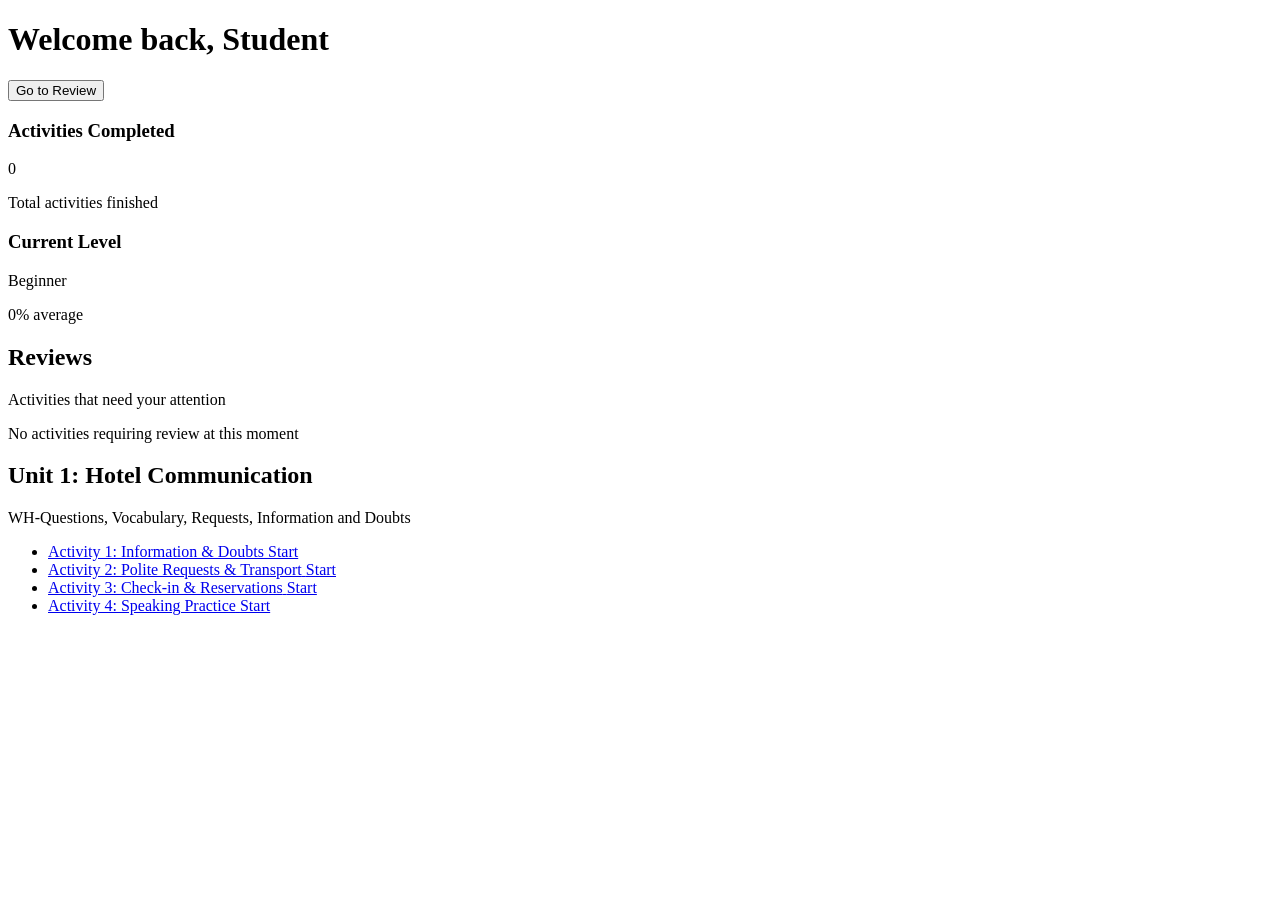
==== index.html @ 7ce22999 "Create refactored student dashboard index.html with new stats and Reviews section" ====
<!DOCTYPE html>
<html lang="pt-BR">
<head>
    <meta charset="UTF-8">
    <meta name="viewport" content="width=device-width, initial-scale=1.0">
    <title>Dashboard - NV3 Platform</title>
    <link rel="stylesheet" href="styles.css">
</head>
<body>
    <div class="container">
        <!-- HEADER E SAUDAÇÃO -->
        <header class="dashboard-header">
            <div class="welcome-section">
                <h1 id="welcomeMessage">Welcome back, <span id="studentName">Student</span></h1>
                <button id="goToReviewBtn" class="btn-primary">Go to Review</button>
            </div>
        </header>

        <!-- ESTATÍSTICAS (STATS CARDS) -->
        <section class="stats-container">
            <!-- Card: Activities Completed -->
            <div class="stat-card">
                <div class="stat-header">
                    <h3>Activities Completed</h3>
                </div>
                <div class="stat-value" id="activitiesCompleted">0</div>
                <p class="stat-label">Total activities finished</p>
            </div>

            <!-- Card: Current Level -->
            <div class="stat-card">
                <div class="stat-header">
                    <h3>Current Level</h3>
                </div>
                <div class="stat-value" id="currentLevel">Beginner</div>
                <p class="stat-label" id="currentLevelPercentage">0% average</p>
            </div>
        </section>

        <!-- SEÇÃO REVIEWS (UNIT 0) -->
        <section class="units-section">
            <div class="unit-card reviews-unit">
                <div class="unit-header">
                    <h2>Reviews</h2>
                    <p class="unit-subtitle">Activities that need your attention</p>
                </div>
                <div class="unit-content">
                    <div id="reviewsList" class="reviews-list">
                        <!-- Atividades com status "Needs Review" ou "Urgent Review" serão renderizadas aqui -->
                        <p class="empty-state">No activities requiring review at this moment</p>
                    </div>
                </div>
            </div>

            <!-- UNIT 1: Hotel Communication -->
            <div class="unit-card">
                <div class="unit-header">
                    <h2>Unit 1: Hotel Communication</h2>
                    <p class="unit-subtitle">WH-Questions, Vocabulary, Requests, Information and Doubts</p>
                </div>
                <div class="unit-content">
                    <ul class="activities-list">
                        <li>
                            <a href="unit1.html" class="activity-link">
                                <span class="activity-name">Activity 1: Information & Doubts</span>
                                <span class="activity-status">Start</span>
                            </a>
                        </li>
                        <li>
                            <a href="unit1.html" class="activity-link">
                                <span class="activity-name">Activity 2: Polite Requests & Transport</span>
                                <span class="activity-status">Start</span>
                            </a>
                        </li>
                        <li>
                            <a href="unit1.html" class="activity-link">
                                <span class="activity-name">Activity 3: Check-in & Reservations</span>
                                <span class="activity-status">Start</span>
                            </a>
                        </li>
                        <li>
                            <a href="activity4.html" class="activity-link">
                                <span class="activity-name">Activity 4: Speaking Practice</span>
                                <span class="activity-status">Start</span>
                            </a>
                        </li>
                    </ul>
                </div>
            </div>
        </section>
    </div>

    <script src="main.js"></script>
</body>
</html>
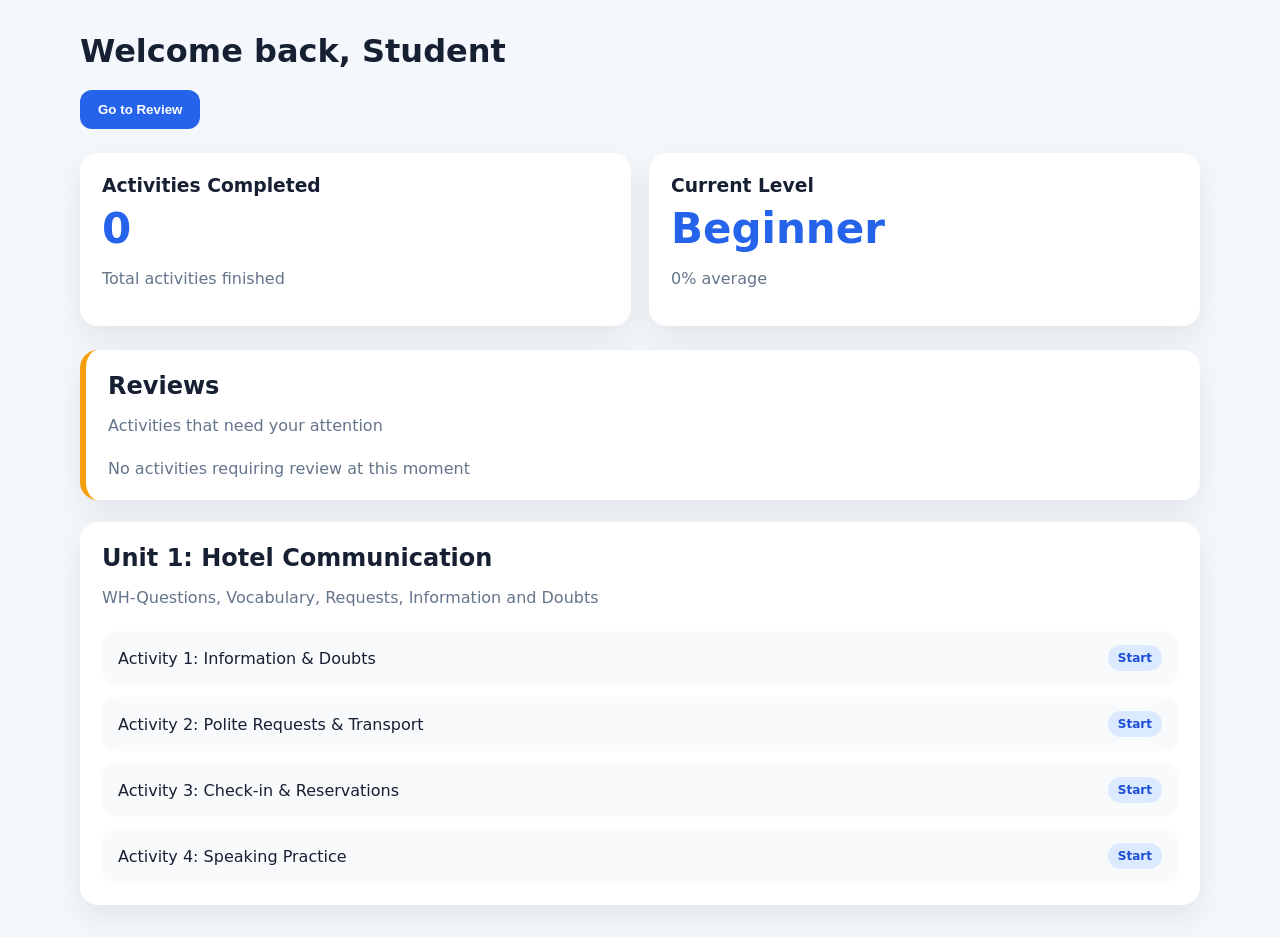
==== commit f022ae2c: "Implement dashboard progress and hotel practice logic" ====
--- a/index.html
+++ b/index.html
@@ -12,7 +12,7 @@
         <header class="dashboard-header">
             <div class="welcome-section">
                 <h1 id="welcomeMessage">Welcome back, <span id="studentName">Student</span></h1>
-                <button id="goToReviewBtn" class="btn-primary">Go to Review</button>
+                <button id="goToReviewBtn" class="btn-primary" type="button">Go to Review</button>
             </div>
         </header>
 
--- a/styles.css
+++ b/styles.css
@@ -0,0 +1,47 @@
+:root { color-scheme: light; --primary:#2563eb; --bg:#f4f7fb; --card:#fff; --text:#172033; --muted:#64748b; --green:#16a34a; --yellow:#ca8a04; --red:#dc2626; }
+* { box-sizing: border-box; }
+body { margin:0; font-family: Inter, system-ui, -apple-system, BlinkMacSystemFont, 'Segoe UI', sans-serif; background:var(--bg); color:var(--text); }
+.container { width:min(1120px, 92vw); margin:0 auto; padding:32px 0; }
+.dashboard-header, .unit-header { margin-bottom:24px; }
+.welcome-section { display:flex; flex-direction:column; align-items:flex-start; gap:12px; }
+h1, h2, h3, h4 { margin:0 0 8px; }
+.btn-primary, .btn-secondary, .btn-submit, .btn-back, .option, .word-block { border:0; border-radius:12px; padding:12px 18px; font-weight:700; cursor:pointer; text-decoration:none; display:inline-block; }
+.btn-primary, .btn-submit { background:var(--primary); color:white; }
+.btn-secondary, .btn-back { background:#e2e8f0; color:var(--text); }
+.btn-submit:disabled, .btn-secondary:disabled { opacity:.5; cursor:not-allowed; }
+.stats-container { display:grid; grid-template-columns:repeat(auto-fit, minmax(230px, 1fr)); gap:18px; margin-bottom:24px; }
+.stat-card, .unit-card, .activity-card, .instruction-card, .phrase-card, .progress-card, .score-card { background:var(--card); border-radius:18px; box-shadow:0 12px 32px rgba(15,23,42,.08); padding:22px; }
+.stat-value { font-size:42px; font-weight:900; color:var(--primary); }
+.stat-label, .unit-subtitle, .activity-description, .hint { color:var(--muted); }
+.units-section, .unit-content, .activity-main { display:grid; gap:22px; }
+.reviews-unit { border-left:6px solid #f59e0b; }
+.activities-list { padding:0; margin:0; list-style:none; display:grid; gap:12px; }
+.activity-link, .review-item { display:flex; justify-content:space-between; align-items:center; gap:12px; background:#f8fafc; border-radius:14px; padding:14px 16px; color:var(--text); text-decoration:none; }
+.activity-status, .status-tag { border-radius:999px; padding:6px 10px; font-size:12px; font-weight:800; }
+.activity-status { background:#dbeafe; color:#1d4ed8; }
+.status-tag.needs { background:#fef3c7; color:var(--yellow); }
+.status-tag.urgent { background:#fee2e2; color:var(--red); }
+.empty-state { color:var(--muted); margin:0; }
+.activity-section { scroll-margin-top:24px; }
+.activity-header { margin:18px 0 12px; }
+.exercise { border-top:1px solid #e2e8f0; padding-top:18px; margin-top:18px; }
+.exercise-label { font-weight:800; }
+.question-set, .request-set, .match-section, .dialog-simulation { display:grid; gap:16px; }
+.question, .request-card, .scenario, .match-pair, .dialog-message, .dialog-response { background:#f8fafc; border-radius:14px; padding:16px; }
+.options { display:flex; flex-wrap:wrap; gap:10px; }
+.option { background:#e2e8f0; color:var(--text); }
+.option.selected { background:var(--primary); color:white; }
+input, textarea, select { width:100%; border:1px solid #cbd5e1; border-radius:10px; padding:12px; font:inherit; }
+.form-group { margin-bottom:12px; }
+.activity-footer, .submit-section { margin-top:18px; }
+.btn-microphone { width:150px; height:150px; border-radius:50%; border:0; background:#dbeafe; color:#1d4ed8; cursor:pointer; transition:.2s; }
+.btn-microphone.recording { background:#fee2e2; color:var(--red); animation:pulse 1s infinite; }
+.mic-icon { font-size:42px; display:block; }
+.mic-text { margin:6px 0 0; font-weight:800; }
+@keyframes pulse { 0% { transform:scale(1); box-shadow:0 0 0 0 rgba(220,38,38,.5); } 70% { transform:scale(1.04); box-shadow:0 0 0 18px rgba(220,38,38,0); } 100% { transform:scale(1); } }
+.word { display:inline-block; margin:4px; padding:6px 9px; border-radius:8px; }
+.word.correct { background:#dcfce7; color:var(--green); }
+.word.incorrect { background:#fee2e2; color:var(--red); }
+.progress-bar { height:12px; background:#e2e8f0; border-radius:999px; overflow:hidden; margin-top:8px; }
+.progress-fill { height:100%; background:var(--primary); }
+.error-analysis-section, .pronunciation-tips-section, .transcription-section, .score-section { background:white; border-radius:18px; padding:20px; box-shadow:0 12px 32px rgba(15,23,42,.08); }
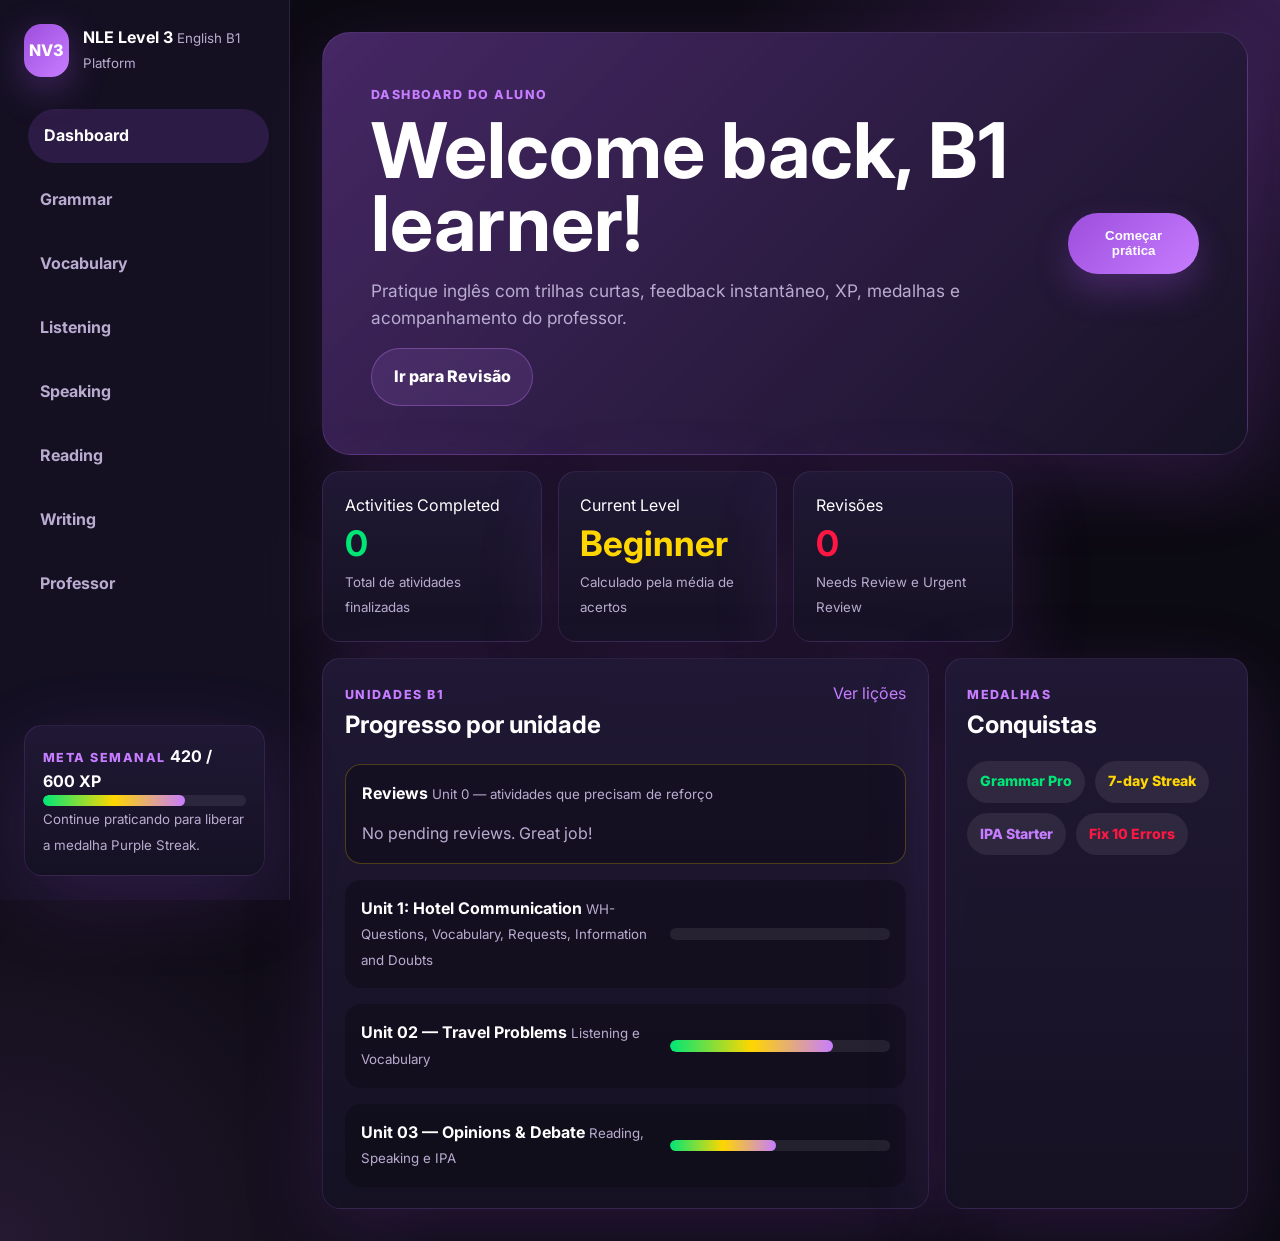
==== commit 1e4b2301: "Implement dashboard reviews and hotel unit" ====
--- a/index.html
+++ b/index.html
@@ -1,95 +1,132 @@
 <!DOCTYPE html>
 <html lang="pt-BR">
 <head>
-    <meta charset="UTF-8">
-    <meta name="viewport" content="width=device-width, initial-scale=1.0">
-    <title>Dashboard - NV3 Platform</title>
-    <link rel="stylesheet" href="styles.css">
+  <meta charset="UTF-8" />
+  <meta name="viewport" content="width=device-width, initial-scale=1.0" />
+  <meta name="description" content="Dashboard do aluno da plataforma NLE Level 3 para estudos de inglês nível B1." />
+  <title>NLE Level 3 | Dashboard</title>
+  <link rel="preconnect" href="https://fonts.googleapis.com" />
+  <link rel="preconnect" href="https://fonts.gstatic.com" crossorigin />
+  <link href="https://fonts.googleapis.com/css2?family=Inter:wght@400;600;700;800&display=swap" rel="stylesheet" />
+  <link rel="stylesheet" href="assets/css/style.css" />
 </head>
 <body>
-    <div class="container">
-        <!-- HEADER E SAUDAÇÃO -->
-        <header class="dashboard-header">
-            <div class="welcome-section">
-                <h1 id="welcomeMessage">Welcome back, <span id="studentName">Student</span></h1>
-                <button id="goToReviewBtn" class="btn-primary" type="button">Go to Review</button>
+  <aside class="sidebar" aria-label="Menu principal">
+    <a class="brand" href="index.html" aria-label="NLE Level 3 Home">
+      <span class="brand__mark">NV3</span>
+      <span>
+        <strong>NLE Level 3</strong>
+        <small>English B1 Platform</small>
+      </span>
+    </a>
+
+    <nav class="nav-list">
+      <a class="nav-link active" href="index.html" data-page="dashboard">Dashboard</a>
+      <a class="nav-link" href="grammar.html" data-page="grammar">Grammar</a>
+      <a class="nav-link" href="vocabulary.html" data-page="vocabulary">Vocabulary</a>
+      <a class="nav-link" href="listening.html" data-page="listening">Listening</a>
+      <a class="nav-link" href="speaking.html" data-page="speaking">Speaking</a>
+      <a class="nav-link" href="reading.html" data-page="reading">Reading</a>
+      <a class="nav-link" href="writing.html" data-page="writing">Writing</a>
+      <a class="nav-link" href="professor.html" data-page="professor">Professor</a>
+    </nav>
+
+    <div class="sidebar-card">
+      <span class="eyebrow">Meta semanal</span>
+      <strong>420 / 600 XP</strong>
+      <div class="progress" aria-label="Progresso semanal de XP">
+        <span style="width: 70%"></span>
+      </div>
+      <small>Continue praticando para liberar a medalha Purple Streak.</small>
+    </div>
+  </aside>
+
+  <main class="app-shell">
+    <header class="hero dashboard-hero">
+      <div>
+        <span class="eyebrow">Dashboard do aluno</span>
+        <h1>Welcome back, <span id="studentName">B1 learner</span>!</h1>
+        <p>Pratique inglês com trilhas curtas, feedback instantâneo, XP, medalhas e acompanhamento do professor.</p>
+        <a class="btn btn-secondary review-under-greeting" href="revision.html">Ir para Revisão</a>
+      </div>
+      <div class="hero-actions">
+        <button class="btn btn-primary" id="startPracticeBtn">Começar prática</button>
+      </div>
+    </header>
+
+    <section class="stats-grid" aria-label="Indicadores do aluno">
+      <article class="stat-card success">
+        <span>Activities Completed</span>
+        <strong id="activitiesCompleted">0</strong>
+        <small>Total de atividades finalizadas</small>
+      </article>
+      <article class="stat-card warning">
+        <span>Current Level</span>
+        <strong id="currentLevel">Beginner</strong>
+        <small>Calculado pela média de acertos</small>
+      </article>
+      <article class="stat-card danger">
+        <span>Revisões</span>
+        <strong id="reviewCount">0</strong>
+        <small>Needs Review e Urgent Review</small>
+      </article>
+    </section>
+
+    <section class="content-grid">
+      <article class="card large-card">
+        <div class="section-heading">
+          <div>
+            <span class="eyebrow">Unidades B1</span>
+            <h2>Progresso por unidade</h2>
+          </div>
+          <a href="grammar.html">Ver lições</a>
+        </div>
+
+        <div class="unit-list">
+          <div class="unit-item reviews-unit">
+            <div>
+              <strong>Reviews</strong>
+              <small>Unit 0 — atividades que precisam de reforço</small>
+              <div class="review-list" id="dashboardReviews"></div>
             </div>
-        </header>
+          </div>
+          <a class="unit-item" href="unit1.html" data-activity-url="unit1.html">
+            <div>
+              <strong>Unit 1: Hotel Communication</strong>
+              <small>WH-Questions, Vocabulary, Requests, Information and Doubts</small>
+            </div>
+            <div class="progress"><span style="width: 0%"></span></div>
+          </a>
+          <div class="unit-item">
+            <div>
+              <strong>Unit 02 — Travel Problems</strong>
+              <small>Listening e Vocabulary</small>
+            </div>
+            <div class="progress"><span style="width: 74%"></span></div>
+          </div>
+          <div class="unit-item">
+            <div>
+              <strong>Unit 03 — Opinions & Debate</strong>
+              <small>Reading, Speaking e IPA</small>
+            </div>
+            <div class="progress"><span style="width: 48%"></span></div>
+          </div>
+        </div>
+      </article>
 
-        <!-- ESTATÍSTICAS (STATS CARDS) -->
-        <section class="stats-container">
-            <!-- Card: Activities Completed -->
-            <div class="stat-card">
-                <div class="stat-header">
-                    <h3>Activities Completed</h3>
-                </div>
-                <div class="stat-value" id="activitiesCompleted">0</div>
-                <p class="stat-label">Total activities finished</p>
-            </div>
+      <aside class="card">
+        <span class="eyebrow">Medalhas</span>
+        <h2>Conquistas</h2>
+        <div class="badge-list">
+          <span class="badge success">Grammar Pro</span>
+          <span class="badge warning">7-day Streak</span>
+          <span class="badge accent">IPA Starter</span>
+          <span class="badge danger">Fix 10 Errors</span>
+        </div>
+      </aside>
+    </section>
+  </main>
 
-            <!-- Card: Current Level -->
-            <div class="stat-card">
-                <div class="stat-header">
-                    <h3>Current Level</h3>
-                </div>
-                <div class="stat-value" id="currentLevel">Beginner</div>
-                <p class="stat-label" id="currentLevelPercentage">0% average</p>
-            </div>
-        </section>
-
-        <!-- SEÇÃO REVIEWS (UNIT 0) -->
-        <section class="units-section">
-            <div class="unit-card reviews-unit">
-                <div class="unit-header">
-                    <h2>Reviews</h2>
-                    <p class="unit-subtitle">Activities that need your attention</p>
-                </div>
-                <div class="unit-content">
-                    <div id="reviewsList" class="reviews-list">
-                        <!-- Atividades com status "Needs Review" ou "Urgent Review" serão renderizadas aqui -->
-                        <p class="empty-state">No activities requiring review at this moment</p>
-                    </div>
-                </div>
-            </div>
-
-            <!-- UNIT 1: Hotel Communication -->
-            <div class="unit-card">
-                <div class="unit-header">
-                    <h2>Unit 1: Hotel Communication</h2>
-                    <p class="unit-subtitle">WH-Questions, Vocabulary, Requests, Information and Doubts</p>
-                </div>
-                <div class="unit-content">
-                    <ul class="activities-list">
-                        <li>
-                            <a href="unit1.html" class="activity-link">
-                                <span class="activity-name">Activity 1: Information & Doubts</span>
-                                <span class="activity-status">Start</span>
-                            </a>
-                        </li>
-                        <li>
-                            <a href="unit1.html" class="activity-link">
-                                <span class="activity-name">Activity 2: Polite Requests & Transport</span>
-                                <span class="activity-status">Start</span>
-                            </a>
-                        </li>
-                        <li>
-                            <a href="unit1.html" class="activity-link">
-                                <span class="activity-name">Activity 3: Check-in & Reservations</span>
-                                <span class="activity-status">Start</span>
-                            </a>
-                        </li>
-                        <li>
-                            <a href="activity4.html" class="activity-link">
-                                <span class="activity-name">Activity 4: Speaking Practice</span>
-                                <span class="activity-status">Start</span>
-                            </a>
-                        </li>
-                    </ul>
-                </div>
-            </div>
-        </section>
-    </div>
-
-    <script src="main.js"></script>
+  <script src="assets/js/main.js"></script>
 </body>
 </html>
--- a/assets/css/style.css
+++ b/assets/css/style.css
@@ -0,0 +1,825 @@
+/* ==========================================================
+   NLE Level 3 (NV3) — Global Night Mode Theme
+   Palette: deep black, dark purple, vibrant purple/lilac,
+   success green, progress yellow and error red.
+   ========================================================== */
+:root {
+  --color-bg: #0c0a12;
+  --color-surface: #161224;
+  --color-surface-soft: #211936;
+  --color-accent: #9d4edd;
+  --color-accent-soft: #c77dff;
+  --color-text: #ffffff;
+  --color-muted: #b9acd0;
+  --color-success: #00e676;
+  --color-warning: #ffd600;
+  --color-danger: #ff1744;
+  --shadow-glow: 0 24px 80px rgba(157, 78, 221, 0.18);
+  --radius-lg: 28px;
+  --radius-md: 18px;
+  --sidebar-width: 290px;
+}
+
+* {
+  box-sizing: border-box;
+  margin: 0;
+  padding: 0;
+}
+
+body {
+  min-height: 100vh;
+  background:
+    radial-gradient(circle at top right, rgba(157, 78, 221, 0.28), transparent 34rem),
+    radial-gradient(circle at bottom left, rgba(199, 125, 255, 0.13), transparent 28rem),
+    var(--color-bg);
+  color: var(--color-text);
+  font-family: "Inter", system-ui, -apple-system, BlinkMacSystemFont, "Segoe UI", sans-serif;
+  line-height: 1.6;
+}
+
+a {
+  color: var(--color-accent-soft);
+  text-decoration: none;
+}
+
+a:hover,
+a:focus-visible {
+  color: var(--color-text);
+}
+
+.sidebar {
+  position: fixed;
+  inset: 0 auto 0 0;
+  width: var(--sidebar-width);
+  padding: 1.5rem;
+  background: rgba(22, 18, 36, 0.92);
+  border-right: 1px solid rgba(199, 125, 255, 0.14);
+  backdrop-filter: blur(18px);
+  display: flex;
+  flex-direction: column;
+  gap: 2rem;
+  z-index: 10;
+}
+
+.brand {
+  display: flex;
+  align-items: center;
+  gap: 0.9rem;
+  color: var(--color-text);
+}
+
+.brand__mark {
+  display: grid;
+  place-items: center;
+  width: 3.3rem;
+  height: 3.3rem;
+  border-radius: 1.1rem;
+  background: linear-gradient(135deg, var(--color-accent), var(--color-accent-soft));
+  color: var(--color-text);
+  font-weight: 800;
+  box-shadow: 0 12px 36px rgba(157, 78, 221, 0.34);
+}
+
+.brand small,
+.card small,
+.stat-card small,
+.sidebar-card small,
+.unit-item small {
+  color: var(--color-muted);
+}
+
+.nav-list {
+  display: grid;
+  gap: 0.6rem;
+}
+
+.nav-link {
+  padding: 0.9rem 1rem;
+  border-radius: 999px;
+  color: var(--color-muted);
+  font-weight: 700;
+  transition: 180ms ease;
+}
+
+.nav-link:hover,
+.nav-link.active {
+  background: rgba(157, 78, 221, 0.18);
+  color: var(--color-text);
+  transform: translateX(4px);
+}
+
+.sidebar-card,
+.card,
+.stat-card {
+  background: linear-gradient(180deg, rgba(33, 25, 54, 0.96), rgba(22, 18, 36, 0.96));
+  border: 1px solid rgba(199, 125, 255, 0.13);
+  border-radius: var(--radius-md);
+  box-shadow: var(--shadow-glow);
+}
+
+.sidebar-card {
+  margin-top: auto;
+  padding: 1.1rem;
+}
+
+.app-shell {
+  margin-left: var(--sidebar-width);
+  padding: 2rem;
+}
+
+.hero {
+  min-height: 300px;
+  border-radius: var(--radius-lg);
+  padding: clamp(1.5rem, 4vw, 3rem);
+  background:
+    linear-gradient(135deg, rgba(157, 78, 221, 0.35), rgba(22, 18, 36, 0.86)),
+    var(--color-surface);
+  border: 1px solid rgba(199, 125, 255, 0.18);
+  display: flex;
+  justify-content: space-between;
+  align-items: center;
+  gap: 1.5rem;
+  box-shadow: var(--shadow-glow);
+}
+
+.hero h1 {
+  max-width: 760px;
+  font-size: clamp(2.2rem, 6vw, 4.8rem);
+  line-height: 0.95;
+  margin: 0.5rem 0 1rem;
+}
+
+.hero p {
+  max-width: 650px;
+  color: var(--color-muted);
+  font-size: 1.08rem;
+}
+
+.eyebrow {
+  color: var(--color-accent-soft);
+  font-size: 0.78rem;
+  font-weight: 800;
+  letter-spacing: 0.12em;
+  text-transform: uppercase;
+}
+
+.btn {
+  border: 0;
+  border-radius: 999px;
+  padding: 0.95rem 1.35rem;
+  color: var(--color-text);
+  cursor: pointer;
+  font-weight: 800;
+}
+
+.btn-primary {
+  background: linear-gradient(135deg, var(--color-accent), var(--color-accent-soft));
+  box-shadow: 0 16px 34px rgba(157, 78, 221, 0.28);
+}
+
+.stats-grid,
+.content-grid {
+  display: grid;
+  gap: 1rem;
+  margin-top: 1rem;
+}
+
+.stats-grid {
+  grid-template-columns: repeat(4, minmax(0, 1fr));
+}
+
+.content-grid {
+  grid-template-columns: 2fr 1fr;
+}
+
+.stat-card,
+.card {
+  padding: 1.35rem;
+}
+
+.stat-card strong {
+  display: block;
+  font-size: 2.2rem;
+  line-height: 1;
+  margin: 0.45rem 0;
+}
+
+.success strong { color: var(--color-success); }
+.warning strong { color: var(--color-warning); }
+.danger strong { color: var(--color-danger); }
+.accent strong { color: var(--color-accent-soft); }
+
+.section-heading {
+  display: flex;
+  justify-content: space-between;
+  align-items: flex-start;
+  gap: 1rem;
+  margin-bottom: 1.2rem;
+}
+
+.unit-list {
+  display: grid;
+  gap: 1rem;
+}
+
+.unit-item {
+  display: grid;
+  grid-template-columns: minmax(0, 1fr) 220px;
+  gap: 1rem;
+  align-items: center;
+  padding: 1rem;
+  border-radius: 1rem;
+  background: rgba(12, 10, 18, 0.46);
+}
+
+.progress {
+  width: 100%;
+  height: 0.7rem;
+  overflow: hidden;
+  border-radius: 999px;
+  background: rgba(255, 255, 255, 0.08);
+}
+
+.progress span {
+  display: block;
+  height: 100%;
+  border-radius: inherit;
+  background: linear-gradient(90deg, var(--color-success), var(--color-warning), var(--color-accent-soft));
+}
+
+.badge-list {
+  display: flex;
+  flex-wrap: wrap;
+  gap: 0.65rem;
+  margin-top: 1rem;
+}
+
+.badge {
+  border-radius: 999px;
+  padding: 0.6rem 0.8rem;
+  background: rgba(255, 255, 255, 0.08);
+  font-size: 0.88rem;
+  font-weight: 800;
+}
+
+.badge.success { color: var(--color-success); }
+.badge.warning { color: var(--color-warning); }
+.badge.danger { color: var(--color-danger); }
+.badge.accent { color: var(--color-accent-soft); }
+
+@media (max-width: 980px) {
+  .sidebar {
+    position: sticky;
+    width: 100%;
+    min-height: auto;
+    inset: 0;
+  }
+
+  .nav-list {
+    grid-template-columns: repeat(4, minmax(0, 1fr));
+  }
+
+  .app-shell {
+    margin-left: 0;
+    padding: 1rem;
+  }
+
+  .hero,
+  .content-grid,
+  .unit-item {
+    grid-template-columns: 1fr;
+  }
+
+  .hero {
+    align-items: flex-start;
+    flex-direction: column;
+  }
+
+  .stats-grid {
+    grid-template-columns: repeat(2, minmax(0, 1fr));
+  }
+}
+
+@media (max-width: 620px) {
+  .nav-list,
+  .stats-grid {
+    grid-template-columns: 1fr;
+  }
+
+  .sidebar {
+    padding: 1rem;
+  }
+}
+
+.hero-actions {
+  display: flex;
+  flex-wrap: wrap;
+  gap: 0.8rem;
+}
+
+.btn-secondary {
+  display: inline-flex;
+  align-items: center;
+  justify-content: center;
+  background: rgba(199, 125, 255, 0.12);
+  border: 1px solid rgba(199, 125, 255, 0.34);
+}
+
+.tabs {
+  display: flex;
+  flex-wrap: wrap;
+  gap: 0.8rem;
+  margin-bottom: 1rem;
+}
+
+.tab-button {
+  border: 1px solid rgba(199, 125, 255, 0.2);
+  border-radius: 999px;
+  padding: 0.85rem 1rem;
+  background: rgba(22, 18, 36, 0.92);
+  color: var(--color-text);
+  cursor: pointer;
+  font-weight: 800;
+}
+
+.tab-button.active {
+  background: linear-gradient(135deg, var(--color-accent), var(--color-accent-soft));
+}
+
+.tab-button:disabled,
+.tab-button.locked {
+  color: rgba(255, 255, 255, 0.38);
+  cursor: not-allowed;
+  opacity: 0.55;
+}
+
+.alphabet-grid {
+  display: grid;
+  grid-template-columns: repeat(13, minmax(0, 1fr));
+  gap: 0.7rem;
+  margin-top: 1rem;
+}
+
+.letter-button {
+  border: 1px solid rgba(199, 125, 255, 0.22);
+  border-radius: 1rem;
+  min-height: 3.2rem;
+  background: rgba(12, 10, 18, 0.56);
+  color: var(--color-text);
+  cursor: pointer;
+  font-size: 1.1rem;
+  font-weight: 800;
+  transition: 180ms ease;
+}
+
+.letter-button:hover,
+.letter-button:focus-visible {
+  border-color: var(--color-accent-soft);
+  box-shadow: 0 0 0 4px rgba(157, 78, 221, 0.18);
+  transform: translateY(-2px);
+}
+
+.exercise-list {
+  display: grid;
+  gap: 0.85rem;
+  margin-top: 1rem;
+}
+
+.email-exercise {
+  display: grid;
+  grid-template-columns: auto minmax(220px, 1fr);
+  gap: 0.8rem;
+  align-items: center;
+  padding: 1rem;
+  border-radius: 1rem;
+  background: rgba(12, 10, 18, 0.46);
+  border: 1px solid rgba(199, 125, 255, 0.1);
+}
+
+.email-input {
+  width: 100%;
+  border: 2px solid rgba(255, 255, 255, 0.1);
+  border-radius: 0.9rem;
+  padding: 0.9rem 1rem;
+  background: rgba(255, 255, 255, 0.06);
+  color: var(--color-text);
+  font: inherit;
+  outline: none;
+}
+
+.email-input:focus {
+  border-color: var(--color-accent-soft);
+}
+
+.email-input.correct {
+  border-color: var(--color-success);
+}
+
+.email-input.incorrect {
+  border-color: var(--color-danger);
+}
+
+@media (max-width: 760px) {
+  .alphabet-grid {
+    grid-template-columns: repeat(4, minmax(0, 1fr));
+  }
+
+  .email-exercise {
+    grid-template-columns: 1fr;
+  }
+}
+
+.app-shell > .card {
+  margin-top: 1rem;
+}
+
+.number-grid {
+  display: grid;
+  grid-template-columns: repeat(5, minmax(0, 1fr));
+  gap: 0.7rem;
+  margin-top: 1rem;
+}
+
+.number-button {
+  border: 1px solid rgba(199, 125, 255, 0.22);
+  border-radius: 1rem;
+  min-height: 4.4rem;
+  background: rgba(12, 10, 18, 0.56);
+  color: var(--color-text);
+  cursor: pointer;
+  display: grid;
+  gap: 0.15rem;
+  place-items: center;
+  padding: 0.7rem;
+  transition: 180ms ease;
+}
+
+.number-button strong {
+  font-size: 1.15rem;
+}
+
+.number-button small {
+  color: var(--color-muted);
+  text-align: center;
+}
+
+.number-button:hover,
+.number-button:focus-visible {
+  border-color: var(--color-accent-soft);
+  box-shadow: 0 0 0 4px rgba(157, 78, 221, 0.18);
+  transform: translateY(-2px);
+}
+
+.tab-panel[hidden] {
+  display: none;
+}
+
+@media (max-width: 900px) {
+  .number-grid {
+    grid-template-columns: repeat(3, minmax(0, 1fr));
+  }
+}
+
+@media (max-width: 560px) {
+  .number-grid {
+    grid-template-columns: repeat(2, minmax(0, 1fr));
+  }
+}
+
+.answer-row {
+  display: grid;
+  grid-template-columns: minmax(220px, 1fr) auto;
+  gap: 0.7rem;
+  align-items: center;
+}
+
+.correct-answer-display {
+  display: none;
+  grid-column: 1 / -1;
+  color: var(--color-warning);
+  font-size: 0.9rem;
+  font-weight: 800;
+}
+
+.correct-answer-display.visible {
+  display: block;
+}
+
+@media (max-width: 640px) {
+  .answer-row {
+    grid-template-columns: 1fr;
+  }
+}
+
+.sentence-workspace {
+  min-height: 5.4rem;
+  margin: 1.2rem 0 0.6rem;
+  padding: 1.2rem;
+  border: 2px dashed var(--color-accent);
+  border-radius: var(--radius-md);
+  background: rgba(157, 78, 221, 0.08);
+  color: var(--color-text);
+  font-size: 1.25rem;
+  font-weight: 800;
+}
+
+.sentence-workspace.correct {
+  border-color: var(--color-success);
+}
+
+.sentence-workspace.incorrect {
+  border-color: var(--color-danger);
+}
+
+.sentence-placeholder {
+  color: var(--color-muted);
+  font-weight: 600;
+}
+
+.sentence-feedback {
+  min-height: 1.5rem;
+  font-weight: 800;
+}
+
+.sentence-feedback.success {
+  color: var(--color-success);
+}
+
+.sentence-feedback.danger {
+  color: var(--color-danger);
+}
+
+.word-category {
+  margin-top: 1.2rem;
+}
+
+.word-category h3 {
+  margin-bottom: 0.65rem;
+  color: var(--color-accent-soft);
+  font-size: 1rem;
+}
+
+.word-bank,
+.builder-actions {
+  display: flex;
+  flex-wrap: wrap;
+  gap: 0.7rem;
+}
+
+.word-button {
+  border: 1px solid rgba(199, 125, 255, 0.24);
+  border-radius: 999px;
+  padding: 0.75rem 1rem;
+  background: rgba(12, 10, 18, 0.56);
+  color: var(--color-text);
+  cursor: pointer;
+  font: inherit;
+  font-weight: 800;
+  transition: 180ms ease;
+}
+
+.word-button:hover,
+.word-button:focus-visible {
+  border-color: var(--color-accent-soft);
+  box-shadow: 0 0 0 4px rgba(157, 78, 221, 0.18);
+  transform: translateY(-2px);
+}
+
+.builder-actions {
+  margin-top: 1.4rem;
+}
+
+.speaking-card {
+  width: min(100%, 560px);
+  margin: 1rem auto 0;
+  padding: 2rem;
+  border: 1px solid rgba(199, 125, 255, 0.24);
+  border-radius: var(--radius-lg);
+  background: radial-gradient(circle at top, rgba(157, 78, 221, 0.18), rgba(12, 10, 18, 0.48));
+  text-align: center;
+  box-shadow: var(--shadow-glow);
+}
+
+.sound-button,
+.microphone-button {
+  border: 1px solid rgba(199, 125, 255, 0.32);
+  color: var(--color-text);
+  cursor: pointer;
+  transition: 180ms ease;
+}
+
+.sound-button {
+  width: 3.4rem;
+  height: 3.4rem;
+  border-radius: 999px;
+  background: rgba(199, 125, 255, 0.12);
+  font-size: 1.35rem;
+}
+
+.speaking-step {
+  margin-top: 1rem;
+  color: var(--color-accent-soft);
+  font-weight: 800;
+}
+
+.speaking-model {
+  margin: 0.45rem auto 1.4rem;
+  color: var(--color-muted);
+  font-size: 1.05rem;
+}
+
+.microphone-button {
+  display: inline-grid;
+  place-items: center;
+  width: 8.5rem;
+  height: 8.5rem;
+  border-radius: 50%;
+  background: linear-gradient(135deg, rgba(157, 78, 221, 0.9), rgba(199, 125, 255, 0.85));
+  font-size: 4.2rem;
+  box-shadow: 0 0 0 12px rgba(157, 78, 221, 0.12), 0 24px 70px rgba(157, 78, 221, 0.34);
+}
+
+.microphone-button.listening {
+  border-color: var(--color-success);
+  box-shadow: 0 0 0 14px rgba(0, 230, 118, 0.14), 0 24px 70px rgba(0, 230, 118, 0.18);
+}
+
+.sound-button:hover,
+.sound-button:focus-visible,
+.microphone-button:hover,
+.microphone-button:focus-visible {
+  transform: translateY(-2px);
+  border-color: var(--color-accent-soft);
+}
+
+.microphone-label {
+  margin-top: 0.9rem;
+  color: var(--color-text);
+  font-weight: 800;
+}
+
+.speaking-feedback {
+  margin-top: 1.4rem;
+  padding: 1rem;
+  border-radius: var(--radius-md);
+  background: rgba(255, 255, 255, 0.06);
+}
+
+.speaking-feedback strong {
+  display: block;
+  margin-bottom: 0.8rem;
+  color: var(--color-success);
+  font-size: 1.4rem;
+}
+
+.spoken-words {
+  display: flex;
+  flex-wrap: wrap;
+  justify-content: center;
+  gap: 0.45rem;
+  margin-bottom: 1rem;
+}
+
+.spoken-word {
+  border-radius: 999px;
+  padding: 0.4rem 0.7rem;
+  background: rgba(255, 255, 255, 0.08);
+  font-weight: 800;
+}
+
+.spoken-word.correct {
+  color: var(--color-success);
+}
+
+.spoken-word.incorrect {
+  color: var(--color-danger);
+}
+
+.activity-section {
+  display: grid;
+  gap: 1rem;
+}
+
+.activity-section[hidden] {
+  display: none;
+}
+
+.target-sentence {
+  margin: 0.8rem 0 1rem;
+  color: var(--color-text);
+  font-size: clamp(1.5rem, 3vw, 2.35rem);
+  font-weight: 800;
+}
+
+.drop-zone {
+  display: flex;
+  flex-wrap: wrap;
+  gap: 0.55rem;
+  align-items: center;
+}
+
+.puzzle-word-bank {
+  margin-top: 1rem;
+}
+
+.drop-token {
+  border-radius: 999px;
+  padding: 0.55rem 0.85rem;
+  background: rgba(199, 125, 255, 0.16);
+  color: var(--color-text);
+  font-weight: 800;
+}
+
+.puzzle-word-bank .word-button.used {
+  opacity: 0.45;
+  pointer-events: none;
+}
+
+.hero-actions--stacked {
+  align-items: stretch;
+  flex-direction: column;
+}
+
+.reviews-unit {
+  grid-template-columns: 1fr;
+  border: 1px solid rgba(255, 214, 0, 0.24);
+}
+
+.unit-item[href] {
+  color: var(--color-text);
+}
+
+.review-list {
+  display: grid;
+  gap: 0.65rem;
+  margin-top: 0.9rem;
+}
+
+.review-item {
+  display: grid;
+  grid-template-columns: minmax(0, 1fr) auto auto;
+  gap: 0.7rem;
+  align-items: center;
+  padding: 0.75rem;
+  border-radius: 0.9rem;
+  background: rgba(255, 255, 255, 0.06);
+}
+
+.status-tag {
+  border-radius: 999px;
+  padding: 0.35rem 0.6rem;
+  font-size: 0.75rem;
+  font-style: normal;
+  font-weight: 800;
+}
+
+.status-tag.warning { color: #0c0a12; background: var(--color-warning); }
+.status-tag.danger { color: var(--color-text); background: var(--color-danger); }
+.empty-review { color: var(--color-muted); }
+
+.microphone-button.listening {
+  background: linear-gradient(135deg, var(--color-danger), #ff6b8a);
+  border-color: var(--color-danger);
+  animation: microphone-pulse 900ms ease-in-out infinite alternate;
+}
+
+@keyframes microphone-pulse {
+  from { transform: scale(1); box-shadow: 0 0 0 10px rgba(255, 23, 68, 0.16); }
+  to { transform: scale(1.05); box-shadow: 0 0 0 22px rgba(255, 23, 68, 0.04); }
+}
+
+.word-error-analysis,
+.pronunciation-tips {
+  display: grid;
+  gap: 0.45rem;
+  margin: 0.9rem 0;
+  padding: 0.85rem;
+  border-radius: 1rem;
+  background: rgba(12, 10, 18, 0.42);
+  text-align: left;
+}
+
+.word-error-analysis h3,
+.pronunciation-tips h3 { color: var(--color-accent-soft); }
+.word-error-analysis p { color: var(--color-warning); }
+.pronunciation-tips p { color: var(--color-muted); }
+
+.activity-block,
+.unit-vocabulary { margin-top: 1rem; }
+.activity-prompts,
+.simulation-dialogue {
+  display: grid;
+  gap: 0.65rem;
+  margin: 1rem 0;
+  padding-left: 1.2rem;
+}
+
+.simulation-dialogue {
+  padding: 1rem;
+  border-radius: 1rem;
+  background: rgba(157, 78, 221, 0.1);
+}
+
+.review-under-greeting {
+  margin-top: 1rem;
+}
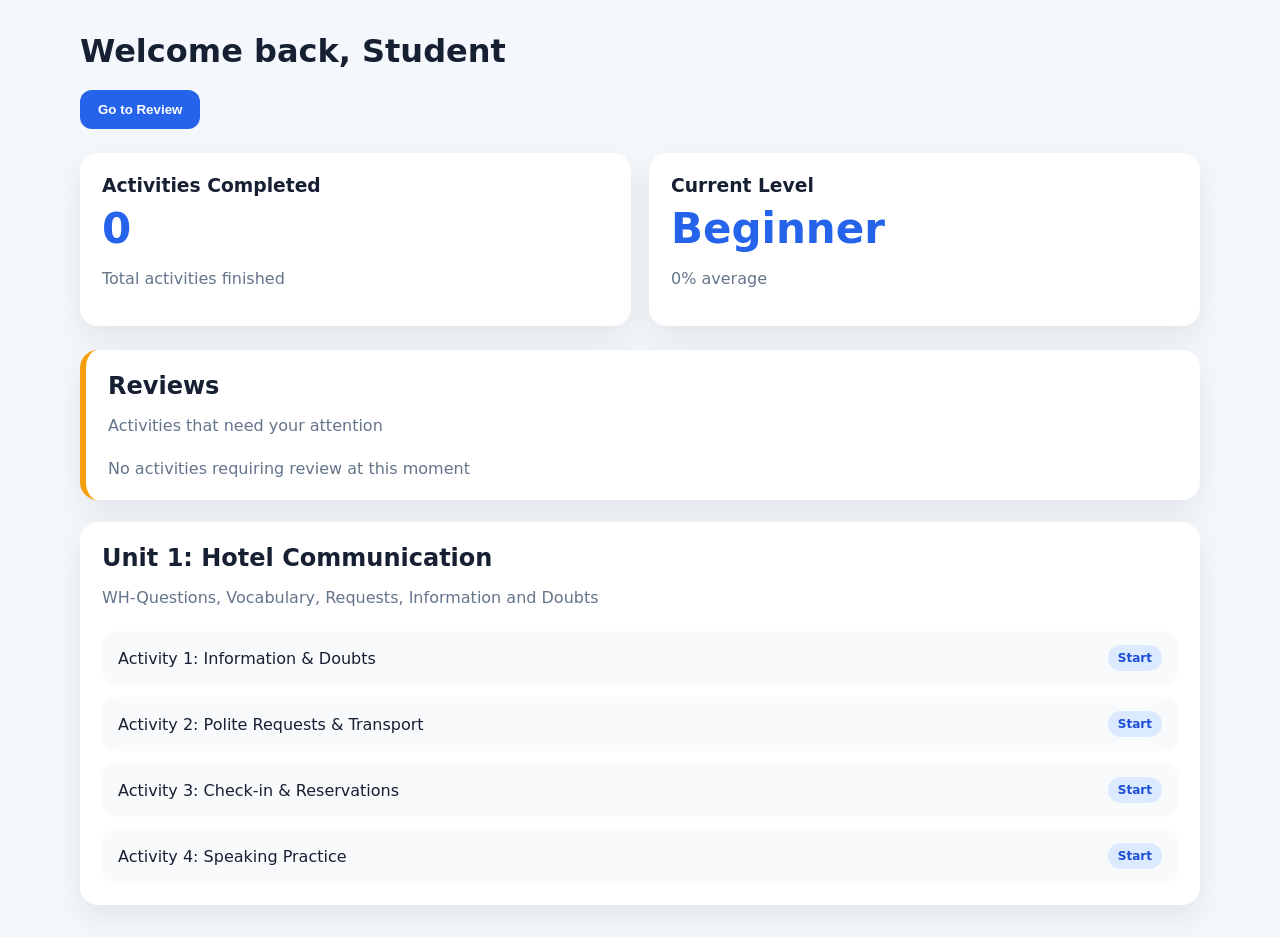
==== commit f3a467f8: "Merge pull request #2 from daryanne4ever-crypto/codex/refatorar-index.html-do-painel-do-aluno Dashbo" ====
--- a/index.html
+++ b/index.html
@@ -1,132 +1,95 @@
 <!DOCTYPE html>
 <html lang="pt-BR">
 <head>
-  <meta charset="UTF-8" />
-  <meta name="viewport" content="width=device-width, initial-scale=1.0" />
-  <meta name="description" content="Dashboard do aluno da plataforma NLE Level 3 para estudos de inglês nível B1." />
-  <title>NLE Level 3 | Dashboard</title>
-  <link rel="preconnect" href="https://fonts.googleapis.com" />
-  <link rel="preconnect" href="https://fonts.gstatic.com" crossorigin />
-  <link href="https://fonts.googleapis.com/css2?family=Inter:wght@400;600;700;800&display=swap" rel="stylesheet" />
-  <link rel="stylesheet" href="assets/css/style.css" />
+    <meta charset="UTF-8">
+    <meta name="viewport" content="width=device-width, initial-scale=1.0">
+    <title>Dashboard - NV3 Platform</title>
+    <link rel="stylesheet" href="styles.css">
 </head>
 <body>
-  <aside class="sidebar" aria-label="Menu principal">
-    <a class="brand" href="index.html" aria-label="NLE Level 3 Home">
-      <span class="brand__mark">NV3</span>
-      <span>
-        <strong>NLE Level 3</strong>
-        <small>English B1 Platform</small>
-      </span>
-    </a>
+    <div class="container">
+        <!-- HEADER E SAUDAÇÃO -->
+        <header class="dashboard-header">
+            <div class="welcome-section">
+                <h1 id="welcomeMessage">Welcome back, <span id="studentName">Student</span></h1>
+                <button id="goToReviewBtn" class="btn-primary" type="button">Go to Review</button>
+            </div>
+        </header>
 
-    <nav class="nav-list">
-      <a class="nav-link active" href="index.html" data-page="dashboard">Dashboard</a>
-      <a class="nav-link" href="grammar.html" data-page="grammar">Grammar</a>
-      <a class="nav-link" href="vocabulary.html" data-page="vocabulary">Vocabulary</a>
-      <a class="nav-link" href="listening.html" data-page="listening">Listening</a>
-      <a class="nav-link" href="speaking.html" data-page="speaking">Speaking</a>
-      <a class="nav-link" href="reading.html" data-page="reading">Reading</a>
-      <a class="nav-link" href="writing.html" data-page="writing">Writing</a>
-      <a class="nav-link" href="professor.html" data-page="professor">Professor</a>
-    </nav>
+        <!-- ESTATÍSTICAS (STATS CARDS) -->
+        <section class="stats-container">
+            <!-- Card: Activities Completed -->
+            <div class="stat-card">
+                <div class="stat-header">
+                    <h3>Activities Completed</h3>
+                </div>
+                <div class="stat-value" id="activitiesCompleted">0</div>
+                <p class="stat-label">Total activities finished</p>
+            </div>
 
-    <div class="sidebar-card">
-      <span class="eyebrow">Meta semanal</span>
-      <strong>420 / 600 XP</strong>
-      <div class="progress" aria-label="Progresso semanal de XP">
-        <span style="width: 70%"></span>
-      </div>
-      <small>Continue praticando para liberar a medalha Purple Streak.</small>
+            <!-- Card: Current Level -->
+            <div class="stat-card">
+                <div class="stat-header">
+                    <h3>Current Level</h3>
+                </div>
+                <div class="stat-value" id="currentLevel">Beginner</div>
+                <p class="stat-label" id="currentLevelPercentage">0% average</p>
+            </div>
+        </section>
+
+        <!-- SEÇÃO REVIEWS (UNIT 0) -->
+        <section class="units-section">
+            <div class="unit-card reviews-unit">
+                <div class="unit-header">
+                    <h2>Reviews</h2>
+                    <p class="unit-subtitle">Activities that need your attention</p>
+                </div>
+                <div class="unit-content">
+                    <div id="reviewsList" class="reviews-list">
+                        <!-- Atividades com status "Needs Review" ou "Urgent Review" serão renderizadas aqui -->
+                        <p class="empty-state">No activities requiring review at this moment</p>
+                    </div>
+                </div>
+            </div>
+
+            <!-- UNIT 1: Hotel Communication -->
+            <div class="unit-card">
+                <div class="unit-header">
+                    <h2>Unit 1: Hotel Communication</h2>
+                    <p class="unit-subtitle">WH-Questions, Vocabulary, Requests, Information and Doubts</p>
+                </div>
+                <div class="unit-content">
+                    <ul class="activities-list">
+                        <li>
+                            <a href="unit1.html" class="activity-link">
+                                <span class="activity-name">Activity 1: Information & Doubts</span>
+                                <span class="activity-status">Start</span>
+                            </a>
+                        </li>
+                        <li>
+                            <a href="unit1.html" class="activity-link">
+                                <span class="activity-name">Activity 2: Polite Requests & Transport</span>
+                                <span class="activity-status">Start</span>
+                            </a>
+                        </li>
+                        <li>
+                            <a href="unit1.html" class="activity-link">
+                                <span class="activity-name">Activity 3: Check-in & Reservations</span>
+                                <span class="activity-status">Start</span>
+                            </a>
+                        </li>
+                        <li>
+                            <a href="activity4.html" class="activity-link">
+                                <span class="activity-name">Activity 4: Speaking Practice</span>
+                                <span class="activity-status">Start</span>
+                            </a>
+                        </li>
+                    </ul>
+                </div>
+            </div>
+        </section>
     </div>
-  </aside>
 
-  <main class="app-shell">
-    <header class="hero dashboard-hero">
-      <div>
-        <span class="eyebrow">Dashboard do aluno</span>
-        <h1>Welcome back, <span id="studentName">B1 learner</span>!</h1>
-        <p>Pratique inglês com trilhas curtas, feedback instantâneo, XP, medalhas e acompanhamento do professor.</p>
-        <a class="btn btn-secondary review-under-greeting" href="revision.html">Ir para Revisão</a>
-      </div>
-      <div class="hero-actions">
-        <button class="btn btn-primary" id="startPracticeBtn">Começar prática</button>
-      </div>
-    </header>
-
-    <section class="stats-grid" aria-label="Indicadores do aluno">
-      <article class="stat-card success">
-        <span>Activities Completed</span>
-        <strong id="activitiesCompleted">0</strong>
-        <small>Total de atividades finalizadas</small>
-      </article>
-      <article class="stat-card warning">
-        <span>Current Level</span>
-        <strong id="currentLevel">Beginner</strong>
-        <small>Calculado pela média de acertos</small>
-      </article>
-      <article class="stat-card danger">
-        <span>Revisões</span>
-        <strong id="reviewCount">0</strong>
-        <small>Needs Review e Urgent Review</small>
-      </article>
-    </section>
-
-    <section class="content-grid">
-      <article class="card large-card">
-        <div class="section-heading">
-          <div>
-            <span class="eyebrow">Unidades B1</span>
-            <h2>Progresso por unidade</h2>
-          </div>
-          <a href="grammar.html">Ver lições</a>
-        </div>
-
-        <div class="unit-list">
-          <div class="unit-item reviews-unit">
-            <div>
-              <strong>Reviews</strong>
-              <small>Unit 0 — atividades que precisam de reforço</small>
-              <div class="review-list" id="dashboardReviews"></div>
-            </div>
-          </div>
-          <a class="unit-item" href="unit1.html" data-activity-url="unit1.html">
-            <div>
-              <strong>Unit 1: Hotel Communication</strong>
-              <small>WH-Questions, Vocabulary, Requests, Information and Doubts</small>
-            </div>
-            <div class="progress"><span style="width: 0%"></span></div>
-          </a>
-          <div class="unit-item">
-            <div>
-              <strong>Unit 02 — Travel Problems</strong>
-              <small>Listening e Vocabulary</small>
-            </div>
-            <div class="progress"><span style="width: 74%"></span></div>
-          </div>
-          <div class="unit-item">
-            <div>
-              <strong>Unit 03 — Opinions & Debate</strong>
-              <small>Reading, Speaking e IPA</small>
-            </div>
-            <div class="progress"><span style="width: 48%"></span></div>
-          </div>
-        </div>
-      </article>
-
-      <aside class="card">
-        <span class="eyebrow">Medalhas</span>
-        <h2>Conquistas</h2>
-        <div class="badge-list">
-          <span class="badge success">Grammar Pro</span>
-          <span class="badge warning">7-day Streak</span>
-          <span class="badge accent">IPA Starter</span>
-          <span class="badge danger">Fix 10 Errors</span>
-        </div>
-      </aside>
-    </section>
-  </main>
-
-  <script src="assets/js/main.js"></script>
+    <script src="main.js"></script>
 </body>
 </html>
--- a/styles.css
+++ b/styles.css
@@ -0,0 +1,47 @@
+:root { color-scheme: light; --primary:#2563eb; --bg:#f4f7fb; --card:#fff; --text:#172033; --muted:#64748b; --green:#16a34a; --yellow:#ca8a04; --red:#dc2626; }
+* { box-sizing: border-box; }
+body { margin:0; font-family: Inter, system-ui, -apple-system, BlinkMacSystemFont, 'Segoe UI', sans-serif; background:var(--bg); color:var(--text); }
+.container { width:min(1120px, 92vw); margin:0 auto; padding:32px 0; }
+.dashboard-header, .unit-header { margin-bottom:24px; }
+.welcome-section { display:flex; flex-direction:column; align-items:flex-start; gap:12px; }
+h1, h2, h3, h4 { margin:0 0 8px; }
+.btn-primary, .btn-secondary, .btn-submit, .btn-back, .option, .word-block { border:0; border-radius:12px; padding:12px 18px; font-weight:700; cursor:pointer; text-decoration:none; display:inline-block; }
+.btn-primary, .btn-submit { background:var(--primary); color:white; }
+.btn-secondary, .btn-back { background:#e2e8f0; color:var(--text); }
+.btn-submit:disabled, .btn-secondary:disabled { opacity:.5; cursor:not-allowed; }
+.stats-container { display:grid; grid-template-columns:repeat(auto-fit, minmax(230px, 1fr)); gap:18px; margin-bottom:24px; }
+.stat-card, .unit-card, .activity-card, .instruction-card, .phrase-card, .progress-card, .score-card { background:var(--card); border-radius:18px; box-shadow:0 12px 32px rgba(15,23,42,.08); padding:22px; }
+.stat-value { font-size:42px; font-weight:900; color:var(--primary); }
+.stat-label, .unit-subtitle, .activity-description, .hint { color:var(--muted); }
+.units-section, .unit-content, .activity-main { display:grid; gap:22px; }
+.reviews-unit { border-left:6px solid #f59e0b; }
+.activities-list { padding:0; margin:0; list-style:none; display:grid; gap:12px; }
+.activity-link, .review-item { display:flex; justify-content:space-between; align-items:center; gap:12px; background:#f8fafc; border-radius:14px; padding:14px 16px; color:var(--text); text-decoration:none; }
+.activity-status, .status-tag { border-radius:999px; padding:6px 10px; font-size:12px; font-weight:800; }
+.activity-status { background:#dbeafe; color:#1d4ed8; }
+.status-tag.needs { background:#fef3c7; color:var(--yellow); }
+.status-tag.urgent { background:#fee2e2; color:var(--red); }
+.empty-state { color:var(--muted); margin:0; }
+.activity-section { scroll-margin-top:24px; }
+.activity-header { margin:18px 0 12px; }
+.exercise { border-top:1px solid #e2e8f0; padding-top:18px; margin-top:18px; }
+.exercise-label { font-weight:800; }
+.question-set, .request-set, .match-section, .dialog-simulation { display:grid; gap:16px; }
+.question, .request-card, .scenario, .match-pair, .dialog-message, .dialog-response { background:#f8fafc; border-radius:14px; padding:16px; }
+.options { display:flex; flex-wrap:wrap; gap:10px; }
+.option { background:#e2e8f0; color:var(--text); }
+.option.selected { background:var(--primary); color:white; }
+input, textarea, select { width:100%; border:1px solid #cbd5e1; border-radius:10px; padding:12px; font:inherit; }
+.form-group { margin-bottom:12px; }
+.activity-footer, .submit-section { margin-top:18px; }
+.btn-microphone { width:150px; height:150px; border-radius:50%; border:0; background:#dbeafe; color:#1d4ed8; cursor:pointer; transition:.2s; }
+.btn-microphone.recording { background:#fee2e2; color:var(--red); animation:pulse 1s infinite; }
+.mic-icon { font-size:42px; display:block; }
+.mic-text { margin:6px 0 0; font-weight:800; }
+@keyframes pulse { 0% { transform:scale(1); box-shadow:0 0 0 0 rgba(220,38,38,.5); } 70% { transform:scale(1.04); box-shadow:0 0 0 18px rgba(220,38,38,0); } 100% { transform:scale(1); } }
+.word { display:inline-block; margin:4px; padding:6px 9px; border-radius:8px; }
+.word.correct { background:#dcfce7; color:var(--green); }
+.word.incorrect { background:#fee2e2; color:var(--red); }
+.progress-bar { height:12px; background:#e2e8f0; border-radius:999px; overflow:hidden; margin-top:8px; }
+.progress-fill { height:100%; background:var(--primary); }
+.error-analysis-section, .pronunciation-tips-section, .transcription-section, .score-section { background:white; border-radius:18px; padding:20px; box-shadow:0 12px 32px rgba(15,23,42,.08); }
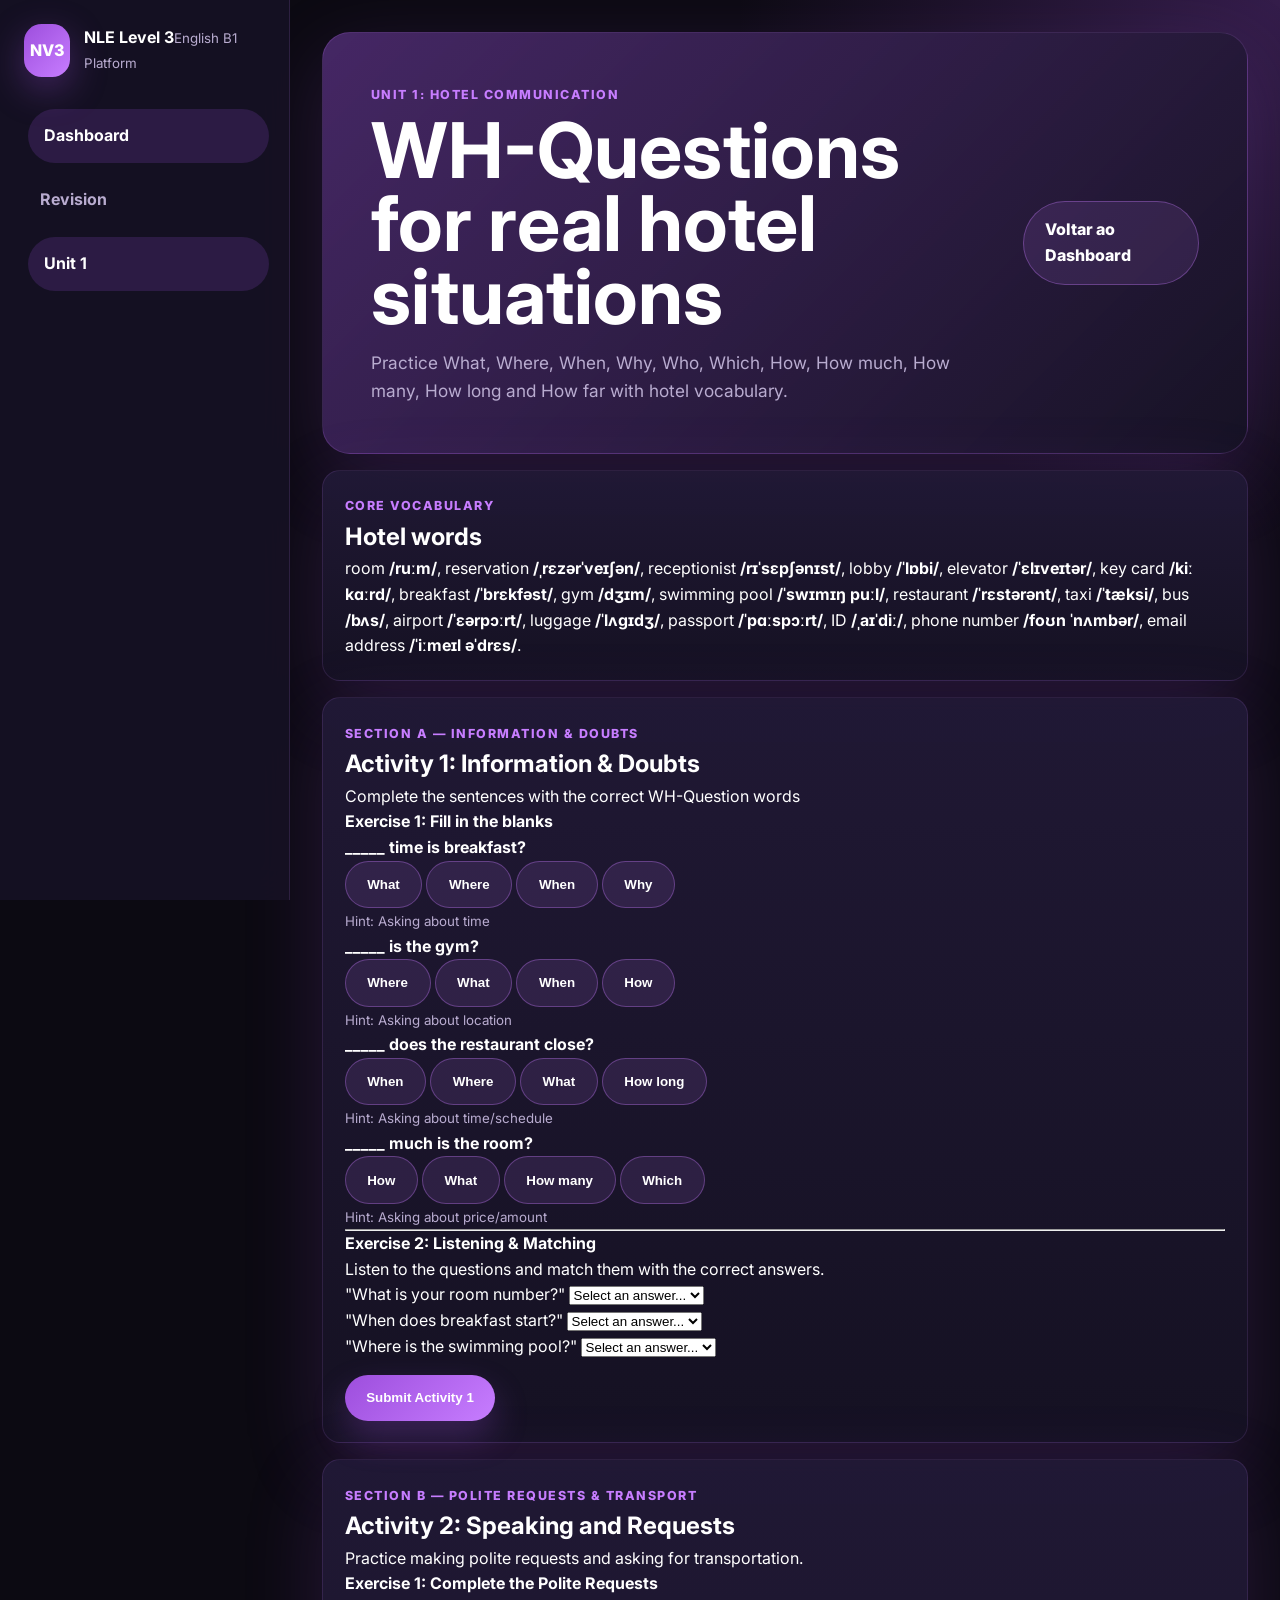
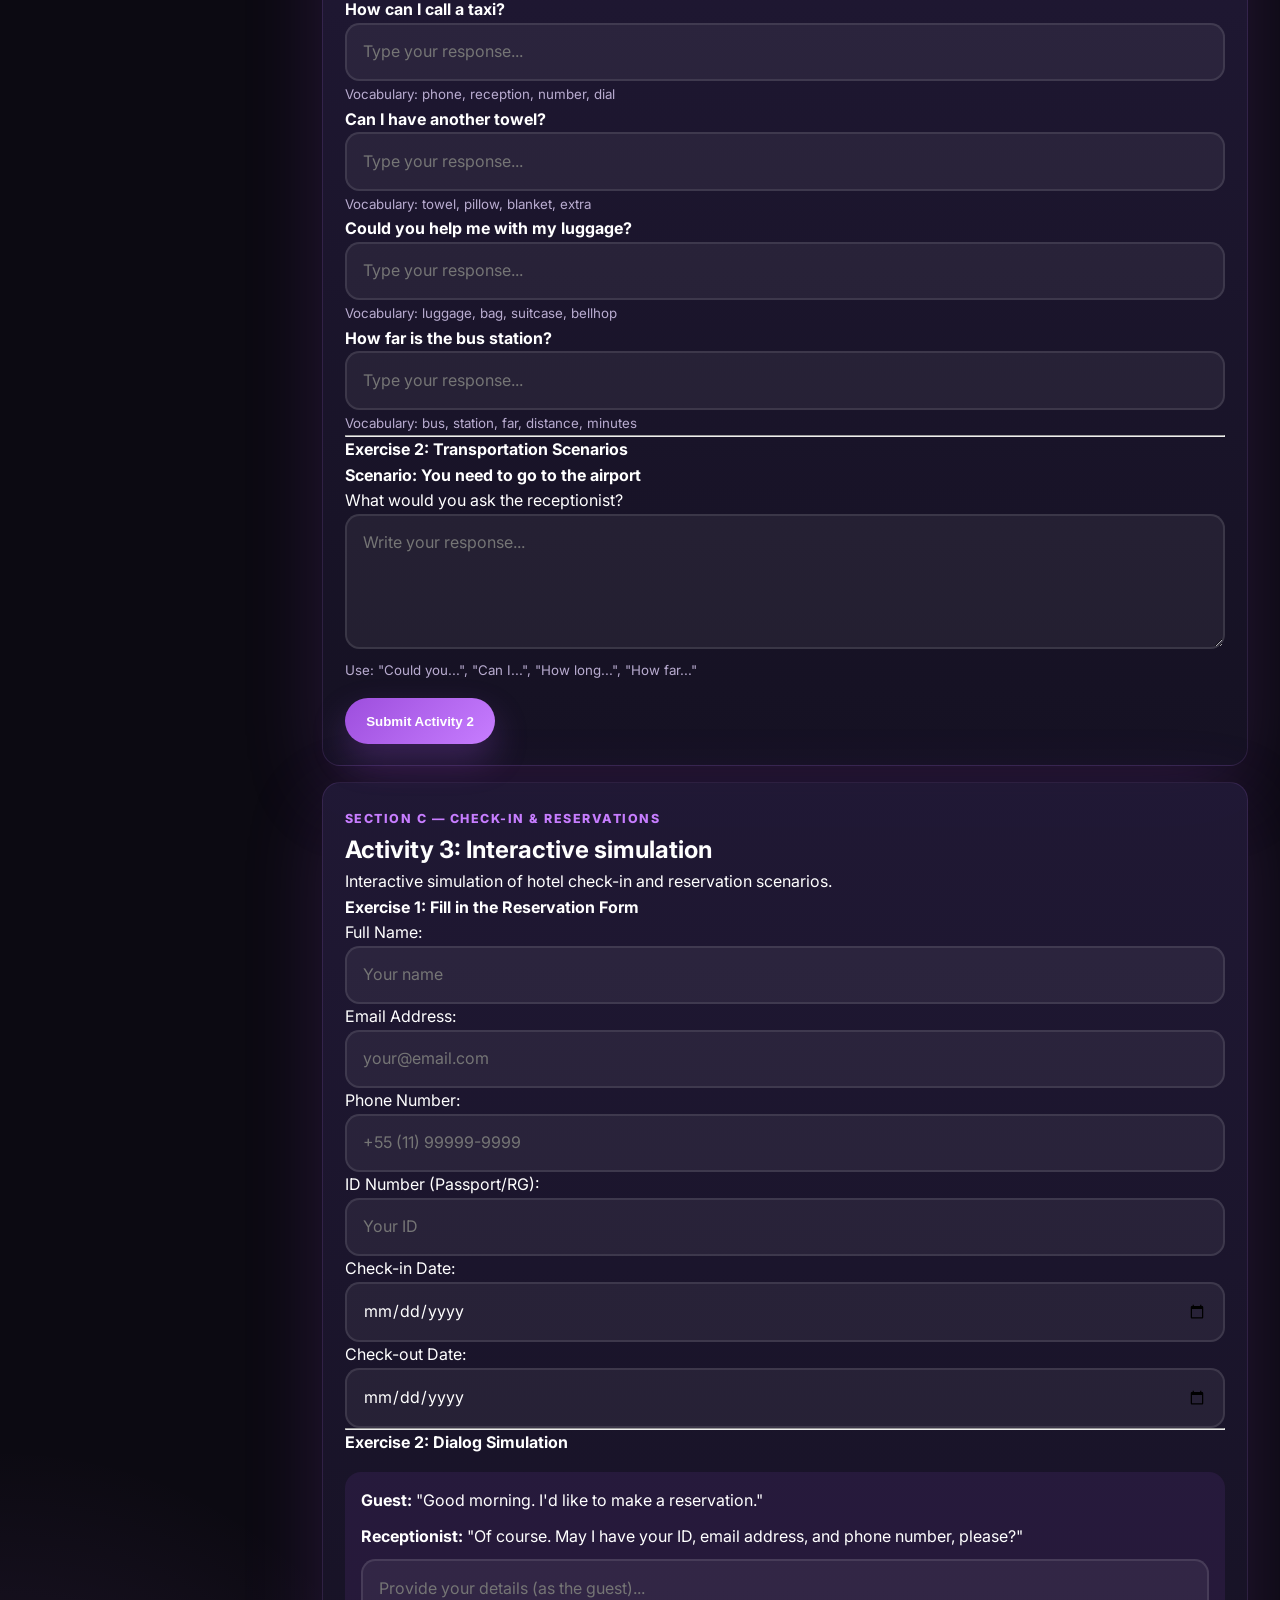
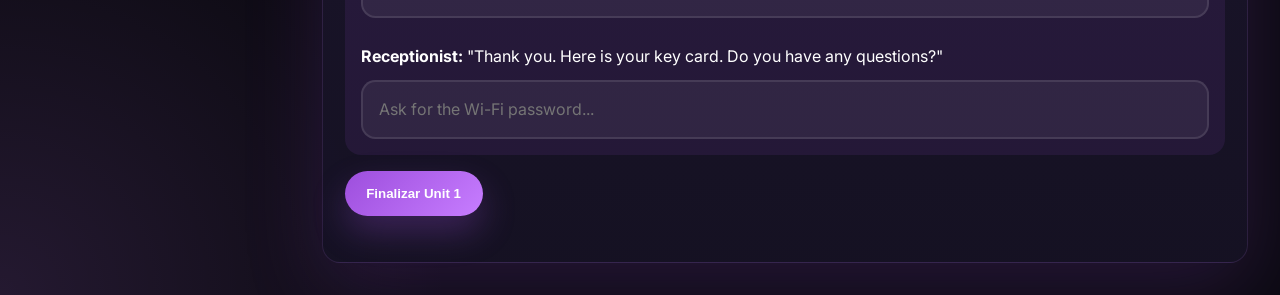
==== commit 6363cf11: "Merge branch 'main' into codex/create-initial-structure-for-nle-level-3-project" ====
--- a/index.html
+++ b/index.html
@@ -1,95 +1,295 @@
 <!DOCTYPE html>
-<html lang="pt-BR">
+<html lang="en">
 <head>
-    <meta charset="UTF-8">
-    <meta name="viewport" content="width=device-width, initial-scale=1.0">
-    <title>Dashboard - NV3 Platform</title>
-    <link rel="stylesheet" href="styles.css">
+  <meta charset="UTF-8" />
+  <meta name="viewport" content="width=device-width, initial-scale=1.0" />
+  <meta name="description" content="Unit 1 Hotel Communication with WH questions and hotel vocabulary." />
+  <title>NLE Level 3 | Unit 1: Hotel Communication</title>
+  <link rel="preconnect" href="https://fonts.googleapis.com" />
+  <link rel="preconnect" href="https://fonts.gstatic.com" crossorigin />
+  <link href="https://fonts.googleapis.com/css2?family=Inter:wght@400;600;700;800&display=swap" rel="stylesheet" />
+  <link rel="stylesheet" href="assets/css/style.css" />
 </head>
 <body>
-    <div class="container">
-        <!-- HEADER E SAUDAÇÃO -->
-        <header class="dashboard-header">
-            <div class="welcome-section">
-                <h1 id="welcomeMessage">Welcome back, <span id="studentName">Student</span></h1>
-                <button id="goToReviewBtn" class="btn-primary" type="button">Go to Review</button>
-            </div>
-        </header>
-
-        <!-- ESTATÍSTICAS (STATS CARDS) -->
-        <section class="stats-container">
-            <!-- Card: Activities Completed -->
-            <div class="stat-card">
-                <div class="stat-header">
-                    <h3>Activities Completed</h3>
-                </div>
-                <div class="stat-value" id="activitiesCompleted">0</div>
-                <p class="stat-label">Total activities finished</p>
-            </div>
-
-            <!-- Card: Current Level -->
-            <div class="stat-card">
-                <div class="stat-header">
-                    <h3>Current Level</h3>
-                </div>
-                <div class="stat-value" id="currentLevel">Beginner</div>
-                <p class="stat-label" id="currentLevelPercentage">0% average</p>
-            </div>
-        </section>
-
-        <!-- SEÇÃO REVIEWS (UNIT 0) -->
-        <section class="units-section">
-            <div class="unit-card reviews-unit">
-                <div class="unit-header">
-                    <h2>Reviews</h2>
-                    <p class="unit-subtitle">Activities that need your attention</p>
-                </div>
-                <div class="unit-content">
-                    <div id="reviewsList" class="reviews-list">
-                        <!-- Atividades com status "Needs Review" ou "Urgent Review" serão renderizadas aqui -->
-                        <p class="empty-state">No activities requiring review at this moment</p>
-                    </div>
-                </div>
-            </div>
-
-            <!-- UNIT 1: Hotel Communication -->
-            <div class="unit-card">
-                <div class="unit-header">
-                    <h2>Unit 1: Hotel Communication</h2>
-                    <p class="unit-subtitle">WH-Questions, Vocabulary, Requests, Information and Doubts</p>
-                </div>
-                <div class="unit-content">
-                    <ul class="activities-list">
-                        <li>
-                            <a href="unit1.html" class="activity-link">
-                                <span class="activity-name">Activity 1: Information & Doubts</span>
-                                <span class="activity-status">Start</span>
-                            </a>
-                        </li>
-                        <li>
-                            <a href="unit1.html" class="activity-link">
-                                <span class="activity-name">Activity 2: Polite Requests & Transport</span>
-                                <span class="activity-status">Start</span>
-                            </a>
-                        </li>
-                        <li>
-                            <a href="unit1.html" class="activity-link">
-                                <span class="activity-name">Activity 3: Check-in & Reservations</span>
-                                <span class="activity-status">Start</span>
-                            </a>
-                        </li>
-                        <li>
-                            <a href="activity4.html" class="activity-link">
-                                <span class="activity-name">Activity 4: Speaking Practice</span>
-                                <span class="activity-status">Start</span>
-                            </a>
-                        </li>
-                    </ul>
-                </div>
-            </div>
-        </section>
-    </div>
-
-    <script src="main.js"></script>
+  <aside class="sidebar" aria-label="Menu principal">
+    <a class="brand" href="index.html">
+      <span class="brand__mark">NV3</span>
+      <span><strong>NLE Level 3</strong><small>English B1 Platform</small></span>
+    </a>
+    <nav class="nav-list">
+      <a class="nav-link" href="index.html" data-page="dashboard">Dashboard</a>
+      <a class="nav-link" href="revision.html" data-page="revision">Revision</a>
+      <a class="nav-link active" href="unit1.html" data-page="unit1">Unit 1</a>
+    </nav>
+  </aside>
+
+  <main class="app-shell">
+    <header class="hero">
+      <div>
+        <span class="eyebrow">Unit 1: Hotel Communication</span>
+        <h1>WH-Questions for real hotel situations</h1>
+        <p>Practice What, Where, When, Why, Who, Which, How, How much, How many, How long and How far with hotel vocabulary.</p>
+      </div>
+      <a class="btn btn-secondary" href="index.html">Voltar ao Dashboard</a>
+    </header>
+
+    <section class="card unit-vocabulary">
+      <span class="eyebrow">Core vocabulary</span>
+      <h2>Hotel words</h2>
+      <p>
+        room <strong>/ruːm/</strong>, 
+        reservation <strong>/ˌrɛzərˈveɪʃən/</strong>, 
+        receptionist <strong>/rɪˈsɛpʃənɪst/</strong>, 
+        lobby <strong>/ˈlɒbi/</strong>, 
+        elevator <strong>/ˈɛlɪveɪtər/</strong>, 
+        key card <strong>/kiː kɑːrd/</strong>, 
+        breakfast <strong>/ˈbrɛkfəst/</strong>, 
+        gym <strong>/dʒɪm/</strong>, 
+        swimming pool <strong>/ˈswɪmɪŋ puːl/</strong>, 
+        restaurant <strong>/ˈrɛstərənt/</strong>, 
+        taxi <strong>/ˈtæksi/</strong>, 
+        bus <strong>/bʌs/</strong>, 
+        airport <strong>/ˈɛərpɔːrt/</strong>, 
+        luggage <strong>/ˈlʌɡɪdʒ/</strong>, 
+        passport <strong>/ˈpɑːspɔːrt/</strong>, 
+        ID <strong>/ˌaɪˈdiː/</strong>, 
+        phone number <strong>/foʊn ˈnʌmbər/</strong>, 
+        email address <strong>/ˈiːmeɪl əˈdrɛs/</strong>.
+      </p>
+    </section>
+
+    <!-- ACTIVITY 1: Information & Doubts -->
+    <section class="activity-block card" id="activity1">
+      <span class="eyebrow">Section A — Information & Doubts</span>
+      <h2>Activity 1: Information & Doubts</h2>
+      <p class="activity-description">Complete the sentences with the correct WH-Question words</p>
+        
+      <div class="exercise exercise-1">
+        <p class="exercise-label"><strong>Exercise 1: Fill in the blanks</strong></p>
+        <div class="exercise-content">
+          <div class="question-set">
+            <div class="question">
+              <p><strong>_____ time is breakfast?</strong></p>
+              <div class="options">
+                <button class="option btn btn-secondary" data-answer="What">What</button>
+                <button class="option btn btn-secondary" data-answer="Where">Where</button>
+                <button class="option btn btn-secondary" data-answer="When">When</button>
+                <button class="option btn btn-secondary" data-answer="Why">Why</button>
+              </div>
+              <p class="hint"><small>Hint: Asking about time</small></p>
+            </div>
+            
+            <div class="question">
+              <p><strong>_____ is the gym?</strong></p>
+              <div class="options">
+                <button class="option btn btn-secondary" data-answer="Where">Where</button>
+                <button class="option btn btn-secondary" data-answer="What">What</button>
+                <button class="option btn btn-secondary" data-answer="When">When</button>
+                <button class="option btn btn-secondary" data-answer="How">How</button>
+              </div>
+              <p class="hint"><small>Hint: Asking about location</small></p>
+            </div>
+            
+            <div class="question">
+              <p><strong>_____ does the restaurant close?</strong></p>
+              <div class="options">
+                <button class="option btn btn-secondary" data-answer="When">When</button>
+                <button class="option btn btn-secondary" data-answer="Where">Where</button>
+                <button class="option btn btn-secondary" data-answer="What">What</button>
+                <button class="option btn btn-secondary" data-answer="How long">How long</button>
+              </div>
+              <p class="hint"><small>Hint: Asking about time/schedule</small></p>
+            </div>
+            
+            <div class="question">
+              <p><strong>_____ much is the room?</strong></p>
+              <div class="options">
+                <button class="option btn btn-secondary" data-answer="How">How</button>
+                <button class="option btn btn-secondary" data-answer="What">What</button>
+                <button class="option btn btn-secondary" data-answer="How many">How many</button>
+                <button class="option btn btn-secondary" data-answer="Which">Which</button>
+              </div>
+              <p class="hint"><small>Hint: Asking about price/amount</small></p>
+            </div>
+          </div>
+        </div>
+      </div>
+
+      <hr />
+
+      <div class="exercise exercise-2">
+        <p class="exercise-label"><strong>Exercise 2: Listening & Matching</strong></p>
+        <div class="exercise-content">
+          <p class="exercise-intro">Listen to the questions and match them with the correct answers.</p>
+          <div class="match-section">
+            <div class="match-pair">
+              <span class="question-text">"What is your room number?"</span>
+              <select class="match-select">
+                <option value="">Select an answer...</option>
+                <option value="answer1">It's 305</option>
+                <option value="answer2">At 7:00 AM</option>
+                <option value="answer3">On the third floor</option>
+                <option value="answer4">$150 per night</option>
+              </select>
+            </div>
+            <div class="match-pair">
+              <span class="question-text">"When does breakfast start?"</span>
+              <select class="match-select">
+                <option value="">Select an answer...</option>
+                <option value="answer1">It's 305</option>
+                <option value="answer2">At 7:00 AM</option>
+                <option value="answer3">On the third floor</option>
+                <option value="answer4">$150 per night</option>
+              </select>
+            </div>
+            <div class="match-pair">
+              <span class="question-text">"Where is the swimming pool?"</span>
+              <select class="match-select">
+                <option value="">Select an answer...</option>
+                <option value="answer1">It's 305</option>
+                <option value="answer2">At 7:00 AM</option>
+                <option value="answer3">On the third floor</option>
+                <option value="answer4">$150 per night</option>
+              </select>
+            </div>
+          </div>
+        </div>
+      </div>
+
+      <div class="activity-footer" style="margin-top: 1rem;">
+        <button class="btn btn-primary" data-activity="1">Submit Activity 1</button>
+      </div>
+    </section>
+
+    <!-- ACTIVITY 2: Polite Requests & Transport -->
+    <section class="activity-block card" id="activity2">
+      <span class="eyebrow">Section B — Polite Requests & Transport</span>
+      <h2>Activity 2: Speaking and Requests</h2>
+      <p class="activity-description">Practice making polite requests and asking for transportation.</p>
+        
+      <div class="exercise exercise-1">
+        <p class="exercise-label"><strong>Exercise 1: Complete the Polite Requests</strong></p>
+        <div class="exercise-content">
+          <div class="request-set">
+            <div class="request-card">
+              <p><strong>How can I call a taxi?</strong></p>
+              <input type="text" class="response-input email-input" placeholder="Type your response...">
+              <p class="hint"><small>Vocabulary: phone, reception, number, dial</small></p>
+            </div>
+
+            <div class="request-card">
+              <p><strong>Can I have another towel?</strong></p>
+              <input type="text" class="response-input email-input" placeholder="Type your response...">
+              <p class="hint"><small>Vocabulary: towel, pillow, blanket, extra</small></p>
+            </div>
+
+            <div class="request-card">
+              <p><strong>Could you help me with my luggage?</strong></p>
+              <input type="text" class="response-input email-input" placeholder="Type your response...">
+              <p class="hint"><small>Vocabulary: luggage, bag, suitcase, bellhop</small></p>
+            </div>
+
+            <div class="request-card">
+              <p><strong>How far is the bus station?</strong></p>
+              <input type="text" class="response-input email-input" placeholder="Type your response...">
+              <p class="hint"><small>Vocabulary: bus, station, far, distance, minutes</small></p>
+            </div>
+          </div>
+        </div>
+      </div>
+
+      <hr />
+
+      <div class="exercise exercise-2">
+        <p class="exercise-label"><strong>Exercise 2: Transportation Scenarios</strong></p>
+        <div class="exercise-content">
+          <div class="scenario">
+            <h4>Scenario: You need to go to the airport</h4>
+            <p>What would you ask the receptionist?</p>
+            <textarea class="scenario-input email-input" placeholder="Write your response..." rows="4" style="width: 100%;"></textarea>
+            <p class="hint"><small>Use: "Could you...", "Can I...", "How long...", "How far..."</small></p>
+          </div>
+        </div>
+      </div>
+
+      <div class="activity-footer" style="margin-top: 1rem;">
+        <button class="btn btn-primary" data-activity="2">Submit Activity 2</button>
+      </div>
+    </section>
+
+    <!-- ACTIVITY 3: Check-in & Reservations -->
+    <section class="activity-block card" id="activity3">
+      <span class="eyebrow">Section C — Check-in & Reservations</span>
+      <h2>Activity 3: Interactive simulation</h2>
+      <p class="activity-description">Interactive simulation of hotel check-in and reservation scenarios.</p>
+        
+      <div class="exercise exercise-1">
+        <p class="exercise-label"><strong>Exercise 1: Fill in the Reservation Form</strong></p>
+        <div class="exercise-content">
+          <form class="reservation-form">
+            <div class="form-group">
+              <label for="fullName">Full Name:</label>
+              <input type="text" id="fullName" class="form-input email-input" placeholder="Your name">
+            </div>
+            <div class="form-group">
+              <label for="email">Email Address:</label>
+              <input type="email" id="email" class="form-input email-input" placeholder="your@email.com">
+            </div>
+            <div class="form-group">
+              <label for="phone">Phone Number:</label>
+              <input type="tel" id="phone" class="form-input email-input" placeholder="+55 (11) 99999-9999">
+            </div>
+            <div class="form-group">
+              <label for="id">ID Number (Passport/RG):</label>
+              <input type="text" id="id" class="form-input email-input" placeholder="Your ID">
+            </div>
+            <div class="form-group">
+              <label for="checkIn">Check-in Date:</label>
+              <input type="date" id="checkIn" class="form-input email-input">
+            </div>
+            <div class="form-group">
+              <label for="checkOut">Check-out Date:</label>
+              <input type="date" id="checkOut" class="form-input email-input">
+            </div>
+          </form>
+        </div>
+      </div>
+
+      <hr />
+
+      <div class="exercise exercise-2">
+        <p class="exercise-label"><strong>Exercise 2: Dialog Simulation</strong></p>
+        <div class="exercise-content">
+          <div class="dialog-simulation simulation-dialogue">
+            <div class="dialog-message guest">
+              <p><strong>Guest:</strong> "Good morning. I'd like to make a reservation."</p>
+            </div>
+            
+            <div class="dialog-message receptionist">
+              <p><strong>Receptionist:</strong> "Of course. May I have your ID, email address, and phone number, please?"</p>
+            </div>
+            <div class="dialog-response">
+              <input type="text" class="dialog-input email-input" placeholder="Provide your details (as the guest)...">
+            </div>
+
+            <div class="dialog-message receptionist" style="margin-top: 1rem;">
+              <p><strong>Receptionist:</strong> "Thank you. Here is your key card. Do you have any questions?"</p>
+            </div>
+            <div class="dialog-response">
+              <input type="text" class="dialog-input email-input" placeholder="Ask for the Wi-Fi password...">
+            </div>
+          </div>
+        </div>
+      </div>
+
+      <div class="activity-footer" style="margin-top: 1rem;">
+        <button class="btn btn-primary" id="completeUnit1Btn" data-activity="3" type="button">Finalizar Unit 1</button>
+        <p class="sentence-feedback" id="unit1Feedback"></p>
+      </div>
+    </section>
+  </main>
+
+  <script src="assets/js/main.js"></script>
+  <script src="assets/js/unit1.js"></script>
 </body>
-</html>
+</html>
--- a/assets/css/style.css
+++ b/assets/css/style.css
@@ -0,0 +1,825 @@
+/* ==========================================================
+   NLE Level 3 (NV3) — Global Night Mode Theme
+   Palette: deep black, dark purple, vibrant purple/lilac,
+   success green, progress yellow and error red.
+   ========================================================== */
+:root {
+  --color-bg: #0c0a12;
+  --color-surface: #161224;
+  --color-surface-soft: #211936;
+  --color-accent: #9d4edd;
+  --color-accent-soft: #c77dff;
+  --color-text: #ffffff;
+  --color-muted: #b9acd0;
+  --color-success: #00e676;
+  --color-warning: #ffd600;
+  --color-danger: #ff1744;
+  --shadow-glow: 0 24px 80px rgba(157, 78, 221, 0.18);
+  --radius-lg: 28px;
+  --radius-md: 18px;
+  --sidebar-width: 290px;
+}
+
+* {
+  box-sizing: border-box;
+  margin: 0;
+  padding: 0;
+}
+
+body {
+  min-height: 100vh;
+  background:
+    radial-gradient(circle at top right, rgba(157, 78, 221, 0.28), transparent 34rem),
+    radial-gradient(circle at bottom left, rgba(199, 125, 255, 0.13), transparent 28rem),
+    var(--color-bg);
+  color: var(--color-text);
+  font-family: "Inter", system-ui, -apple-system, BlinkMacSystemFont, "Segoe UI", sans-serif;
+  line-height: 1.6;
+}
+
+a {
+  color: var(--color-accent-soft);
+  text-decoration: none;
+}
+
+a:hover,
+a:focus-visible {
+  color: var(--color-text);
+}
+
+.sidebar {
+  position: fixed;
+  inset: 0 auto 0 0;
+  width: var(--sidebar-width);
+  padding: 1.5rem;
+  background: rgba(22, 18, 36, 0.92);
+  border-right: 1px solid rgba(199, 125, 255, 0.14);
+  backdrop-filter: blur(18px);
+  display: flex;
+  flex-direction: column;
+  gap: 2rem;
+  z-index: 10;
+}
+
+.brand {
+  display: flex;
+  align-items: center;
+  gap: 0.9rem;
+  color: var(--color-text);
+}
+
+.brand__mark {
+  display: grid;
+  place-items: center;
+  width: 3.3rem;
+  height: 3.3rem;
+  border-radius: 1.1rem;
+  background: linear-gradient(135deg, var(--color-accent), var(--color-accent-soft));
+  color: var(--color-text);
+  font-weight: 800;
+  box-shadow: 0 12px 36px rgba(157, 78, 221, 0.34);
+}
+
+.brand small,
+.card small,
+.stat-card small,
+.sidebar-card small,
+.unit-item small {
+  color: var(--color-muted);
+}
+
+.nav-list {
+  display: grid;
+  gap: 0.6rem;
+}
+
+.nav-link {
+  padding: 0.9rem 1rem;
+  border-radius: 999px;
+  color: var(--color-muted);
+  font-weight: 700;
+  transition: 180ms ease;
+}
+
+.nav-link:hover,
+.nav-link.active {
+  background: rgba(157, 78, 221, 0.18);
+  color: var(--color-text);
+  transform: translateX(4px);
+}
+
+.sidebar-card,
+.card,
+.stat-card {
+  background: linear-gradient(180deg, rgba(33, 25, 54, 0.96), rgba(22, 18, 36, 0.96));
+  border: 1px solid rgba(199, 125, 255, 0.13);
+  border-radius: var(--radius-md);
+  box-shadow: var(--shadow-glow);
+}
+
+.sidebar-card {
+  margin-top: auto;
+  padding: 1.1rem;
+}
+
+.app-shell {
+  margin-left: var(--sidebar-width);
+  padding: 2rem;
+}
+
+.hero {
+  min-height: 300px;
+  border-radius: var(--radius-lg);
+  padding: clamp(1.5rem, 4vw, 3rem);
+  background:
+    linear-gradient(135deg, rgba(157, 78, 221, 0.35), rgba(22, 18, 36, 0.86)),
+    var(--color-surface);
+  border: 1px solid rgba(199, 125, 255, 0.18);
+  display: flex;
+  justify-content: space-between;
+  align-items: center;
+  gap: 1.5rem;
+  box-shadow: var(--shadow-glow);
+}
+
+.hero h1 {
+  max-width: 760px;
+  font-size: clamp(2.2rem, 6vw, 4.8rem);
+  line-height: 0.95;
+  margin: 0.5rem 0 1rem;
+}
+
+.hero p {
+  max-width: 650px;
+  color: var(--color-muted);
+  font-size: 1.08rem;
+}
+
+.eyebrow {
+  color: var(--color-accent-soft);
+  font-size: 0.78rem;
+  font-weight: 800;
+  letter-spacing: 0.12em;
+  text-transform: uppercase;
+}
+
+.btn {
+  border: 0;
+  border-radius: 999px;
+  padding: 0.95rem 1.35rem;
+  color: var(--color-text);
+  cursor: pointer;
+  font-weight: 800;
+}
+
+.btn-primary {
+  background: linear-gradient(135deg, var(--color-accent), var(--color-accent-soft));
+  box-shadow: 0 16px 34px rgba(157, 78, 221, 0.28);
+}
+
+.stats-grid,
+.content-grid {
+  display: grid;
+  gap: 1rem;
+  margin-top: 1rem;
+}
+
+.stats-grid {
+  grid-template-columns: repeat(4, minmax(0, 1fr));
+}
+
+.content-grid {
+  grid-template-columns: 2fr 1fr;
+}
+
+.stat-card,
+.card {
+  padding: 1.35rem;
+}
+
+.stat-card strong {
+  display: block;
+  font-size: 2.2rem;
+  line-height: 1;
+  margin: 0.45rem 0;
+}
+
+.success strong { color: var(--color-success); }
+.warning strong { color: var(--color-warning); }
+.danger strong { color: var(--color-danger); }
+.accent strong { color: var(--color-accent-soft); }
+
+.section-heading {
+  display: flex;
+  justify-content: space-between;
+  align-items: flex-start;
+  gap: 1rem;
+  margin-bottom: 1.2rem;
+}
+
+.unit-list {
+  display: grid;
+  gap: 1rem;
+}
+
+.unit-item {
+  display: grid;
+  grid-template-columns: minmax(0, 1fr) 220px;
+  gap: 1rem;
+  align-items: center;
+  padding: 1rem;
+  border-radius: 1rem;
+  background: rgba(12, 10, 18, 0.46);
+}
+
+.progress {
+  width: 100%;
+  height: 0.7rem;
+  overflow: hidden;
+  border-radius: 999px;
+  background: rgba(255, 255, 255, 0.08);
+}
+
+.progress span {
+  display: block;
+  height: 100%;
+  border-radius: inherit;
+  background: linear-gradient(90deg, var(--color-success), var(--color-warning), var(--color-accent-soft));
+}
+
+.badge-list {
+  display: flex;
+  flex-wrap: wrap;
+  gap: 0.65rem;
+  margin-top: 1rem;
+}
+
+.badge {
+  border-radius: 999px;
+  padding: 0.6rem 0.8rem;
+  background: rgba(255, 255, 255, 0.08);
+  font-size: 0.88rem;
+  font-weight: 800;
+}
+
+.badge.success { color: var(--color-success); }
+.badge.warning { color: var(--color-warning); }
+.badge.danger { color: var(--color-danger); }
+.badge.accent { color: var(--color-accent-soft); }
+
+@media (max-width: 980px) {
+  .sidebar {
+    position: sticky;
+    width: 100%;
+    min-height: auto;
+    inset: 0;
+  }
+
+  .nav-list {
+    grid-template-columns: repeat(4, minmax(0, 1fr));
+  }
+
+  .app-shell {
+    margin-left: 0;
+    padding: 1rem;
+  }
+
+  .hero,
+  .content-grid,
+  .unit-item {
+    grid-template-columns: 1fr;
+  }
+
+  .hero {
+    align-items: flex-start;
+    flex-direction: column;
+  }
+
+  .stats-grid {
+    grid-template-columns: repeat(2, minmax(0, 1fr));
+  }
+}
+
+@media (max-width: 620px) {
+  .nav-list,
+  .stats-grid {
+    grid-template-columns: 1fr;
+  }
+
+  .sidebar {
+    padding: 1rem;
+  }
+}
+
+.hero-actions {
+  display: flex;
+  flex-wrap: wrap;
+  gap: 0.8rem;
+}
+
+.btn-secondary {
+  display: inline-flex;
+  align-items: center;
+  justify-content: center;
+  background: rgba(199, 125, 255, 0.12);
+  border: 1px solid rgba(199, 125, 255, 0.34);
+}
+
+.tabs {
+  display: flex;
+  flex-wrap: wrap;
+  gap: 0.8rem;
+  margin-bottom: 1rem;
+}
+
+.tab-button {
+  border: 1px solid rgba(199, 125, 255, 0.2);
+  border-radius: 999px;
+  padding: 0.85rem 1rem;
+  background: rgba(22, 18, 36, 0.92);
+  color: var(--color-text);
+  cursor: pointer;
+  font-weight: 800;
+}
+
+.tab-button.active {
+  background: linear-gradient(135deg, var(--color-accent), var(--color-accent-soft));
+}
+
+.tab-button:disabled,
+.tab-button.locked {
+  color: rgba(255, 255, 255, 0.38);
+  cursor: not-allowed;
+  opacity: 0.55;
+}
+
+.alphabet-grid {
+  display: grid;
+  grid-template-columns: repeat(13, minmax(0, 1fr));
+  gap: 0.7rem;
+  margin-top: 1rem;
+}
+
+.letter-button {
+  border: 1px solid rgba(199, 125, 255, 0.22);
+  border-radius: 1rem;
+  min-height: 3.2rem;
+  background: rgba(12, 10, 18, 0.56);
+  color: var(--color-text);
+  cursor: pointer;
+  font-size: 1.1rem;
+  font-weight: 800;
+  transition: 180ms ease;
+}
+
+.letter-button:hover,
+.letter-button:focus-visible {
+  border-color: var(--color-accent-soft);
+  box-shadow: 0 0 0 4px rgba(157, 78, 221, 0.18);
+  transform: translateY(-2px);
+}
+
+.exercise-list {
+  display: grid;
+  gap: 0.85rem;
+  margin-top: 1rem;
+}
+
+.email-exercise {
+  display: grid;
+  grid-template-columns: auto minmax(220px, 1fr);
+  gap: 0.8rem;
+  align-items: center;
+  padding: 1rem;
+  border-radius: 1rem;
+  background: rgba(12, 10, 18, 0.46);
+  border: 1px solid rgba(199, 125, 255, 0.1);
+}
+
+.email-input {
+  width: 100%;
+  border: 2px solid rgba(255, 255, 255, 0.1);
+  border-radius: 0.9rem;
+  padding: 0.9rem 1rem;
+  background: rgba(255, 255, 255, 0.06);
+  color: var(--color-text);
+  font: inherit;
+  outline: none;
+}
+
+.email-input:focus {
+  border-color: var(--color-accent-soft);
+}
+
+.email-input.correct {
+  border-color: var(--color-success);
+}
+
+.email-input.incorrect {
+  border-color: var(--color-danger);
+}
+
+@media (max-width: 760px) {
+  .alphabet-grid {
+    grid-template-columns: repeat(4, minmax(0, 1fr));
+  }
+
+  .email-exercise {
+    grid-template-columns: 1fr;
+  }
+}
+
+.app-shell > .card {
+  margin-top: 1rem;
+}
+
+.number-grid {
+  display: grid;
+  grid-template-columns: repeat(5, minmax(0, 1fr));
+  gap: 0.7rem;
+  margin-top: 1rem;
+}
+
+.number-button {
+  border: 1px solid rgba(199, 125, 255, 0.22);
+  border-radius: 1rem;
+  min-height: 4.4rem;
+  background: rgba(12, 10, 18, 0.56);
+  color: var(--color-text);
+  cursor: pointer;
+  display: grid;
+  gap: 0.15rem;
+  place-items: center;
+  padding: 0.7rem;
+  transition: 180ms ease;
+}
+
+.number-button strong {
+  font-size: 1.15rem;
+}
+
+.number-button small {
+  color: var(--color-muted);
+  text-align: center;
+}
+
+.number-button:hover,
+.number-button:focus-visible {
+  border-color: var(--color-accent-soft);
+  box-shadow: 0 0 0 4px rgba(157, 78, 221, 0.18);
+  transform: translateY(-2px);
+}
+
+.tab-panel[hidden] {
+  display: none;
+}
+
+@media (max-width: 900px) {
+  .number-grid {
+    grid-template-columns: repeat(3, minmax(0, 1fr));
+  }
+}
+
+@media (max-width: 560px) {
+  .number-grid {
+    grid-template-columns: repeat(2, minmax(0, 1fr));
+  }
+}
+
+.answer-row {
+  display: grid;
+  grid-template-columns: minmax(220px, 1fr) auto;
+  gap: 0.7rem;
+  align-items: center;
+}
+
+.correct-answer-display {
+  display: none;
+  grid-column: 1 / -1;
+  color: var(--color-warning);
+  font-size: 0.9rem;
+  font-weight: 800;
+}
+
+.correct-answer-display.visible {
+  display: block;
+}
+
+@media (max-width: 640px) {
+  .answer-row {
+    grid-template-columns: 1fr;
+  }
+}
+
+.sentence-workspace {
+  min-height: 5.4rem;
+  margin: 1.2rem 0 0.6rem;
+  padding: 1.2rem;
+  border: 2px dashed var(--color-accent);
+  border-radius: var(--radius-md);
+  background: rgba(157, 78, 221, 0.08);
+  color: var(--color-text);
+  font-size: 1.25rem;
+  font-weight: 800;
+}
+
+.sentence-workspace.correct {
+  border-color: var(--color-success);
+}
+
+.sentence-workspace.incorrect {
+  border-color: var(--color-danger);
+}
+
+.sentence-placeholder {
+  color: var(--color-muted);
+  font-weight: 600;
+}
+
+.sentence-feedback {
+  min-height: 1.5rem;
+  font-weight: 800;
+}
+
+.sentence-feedback.success {
+  color: var(--color-success);
+}
+
+.sentence-feedback.danger {
+  color: var(--color-danger);
+}
+
+.word-category {
+  margin-top: 1.2rem;
+}
+
+.word-category h3 {
+  margin-bottom: 0.65rem;
+  color: var(--color-accent-soft);
+  font-size: 1rem;
+}
+
+.word-bank,
+.builder-actions {
+  display: flex;
+  flex-wrap: wrap;
+  gap: 0.7rem;
+}
+
+.word-button {
+  border: 1px solid rgba(199, 125, 255, 0.24);
+  border-radius: 999px;
+  padding: 0.75rem 1rem;
+  background: rgba(12, 10, 18, 0.56);
+  color: var(--color-text);
+  cursor: pointer;
+  font: inherit;
+  font-weight: 800;
+  transition: 180ms ease;
+}
+
+.word-button:hover,
+.word-button:focus-visible {
+  border-color: var(--color-accent-soft);
+  box-shadow: 0 0 0 4px rgba(157, 78, 221, 0.18);
+  transform: translateY(-2px);
+}
+
+.builder-actions {
+  margin-top: 1.4rem;
+}
+
+.speaking-card {
+  width: min(100%, 560px);
+  margin: 1rem auto 0;
+  padding: 2rem;
+  border: 1px solid rgba(199, 125, 255, 0.24);
+  border-radius: var(--radius-lg);
+  background: radial-gradient(circle at top, rgba(157, 78, 221, 0.18), rgba(12, 10, 18, 0.48));
+  text-align: center;
+  box-shadow: var(--shadow-glow);
+}
+
+.sound-button,
+.microphone-button {
+  border: 1px solid rgba(199, 125, 255, 0.32);
+  color: var(--color-text);
+  cursor: pointer;
+  transition: 180ms ease;
+}
+
+.sound-button {
+  width: 3.4rem;
+  height: 3.4rem;
+  border-radius: 999px;
+  background: rgba(199, 125, 255, 0.12);
+  font-size: 1.35rem;
+}
+
+.speaking-step {
+  margin-top: 1rem;
+  color: var(--color-accent-soft);
+  font-weight: 800;
+}
+
+.speaking-model {
+  margin: 0.45rem auto 1.4rem;
+  color: var(--color-muted);
+  font-size: 1.05rem;
+}
+
+.microphone-button {
+  display: inline-grid;
+  place-items: center;
+  width: 8.5rem;
+  height: 8.5rem;
+  border-radius: 50%;
+  background: linear-gradient(135deg, rgba(157, 78, 221, 0.9), rgba(199, 125, 255, 0.85));
+  font-size: 4.2rem;
+  box-shadow: 0 0 0 12px rgba(157, 78, 221, 0.12), 0 24px 70px rgba(157, 78, 221, 0.34);
+}
+
+.microphone-button.listening {
+  border-color: var(--color-success);
+  box-shadow: 0 0 0 14px rgba(0, 230, 118, 0.14), 0 24px 70px rgba(0, 230, 118, 0.18);
+}
+
+.sound-button:hover,
+.sound-button:focus-visible,
+.microphone-button:hover,
+.microphone-button:focus-visible {
+  transform: translateY(-2px);
+  border-color: var(--color-accent-soft);
+}
+
+.microphone-label {
+  margin-top: 0.9rem;
+  color: var(--color-text);
+  font-weight: 800;
+}
+
+.speaking-feedback {
+  margin-top: 1.4rem;
+  padding: 1rem;
+  border-radius: var(--radius-md);
+  background: rgba(255, 255, 255, 0.06);
+}
+
+.speaking-feedback strong {
+  display: block;
+  margin-bottom: 0.8rem;
+  color: var(--color-success);
+  font-size: 1.4rem;
+}
+
+.spoken-words {
+  display: flex;
+  flex-wrap: wrap;
+  justify-content: center;
+  gap: 0.45rem;
+  margin-bottom: 1rem;
+}
+
+.spoken-word {
+  border-radius: 999px;
+  padding: 0.4rem 0.7rem;
+  background: rgba(255, 255, 255, 0.08);
+  font-weight: 800;
+}
+
+.spoken-word.correct {
+  color: var(--color-success);
+}
+
+.spoken-word.incorrect {
+  color: var(--color-danger);
+}
+
+.activity-section {
+  display: grid;
+  gap: 1rem;
+}
+
+.activity-section[hidden] {
+  display: none;
+}
+
+.target-sentence {
+  margin: 0.8rem 0 1rem;
+  color: var(--color-text);
+  font-size: clamp(1.5rem, 3vw, 2.35rem);
+  font-weight: 800;
+}
+
+.drop-zone {
+  display: flex;
+  flex-wrap: wrap;
+  gap: 0.55rem;
+  align-items: center;
+}
+
+.puzzle-word-bank {
+  margin-top: 1rem;
+}
+
+.drop-token {
+  border-radius: 999px;
+  padding: 0.55rem 0.85rem;
+  background: rgba(199, 125, 255, 0.16);
+  color: var(--color-text);
+  font-weight: 800;
+}
+
+.puzzle-word-bank .word-button.used {
+  opacity: 0.45;
+  pointer-events: none;
+}
+
+.hero-actions--stacked {
+  align-items: stretch;
+  flex-direction: column;
+}
+
+.reviews-unit {
+  grid-template-columns: 1fr;
+  border: 1px solid rgba(255, 214, 0, 0.24);
+}
+
+.unit-item[href] {
+  color: var(--color-text);
+}
+
+.review-list {
+  display: grid;
+  gap: 0.65rem;
+  margin-top: 0.9rem;
+}
+
+.review-item {
+  display: grid;
+  grid-template-columns: minmax(0, 1fr) auto auto;
+  gap: 0.7rem;
+  align-items: center;
+  padding: 0.75rem;
+  border-radius: 0.9rem;
+  background: rgba(255, 255, 255, 0.06);
+}
+
+.status-tag {
+  border-radius: 999px;
+  padding: 0.35rem 0.6rem;
+  font-size: 0.75rem;
+  font-style: normal;
+  font-weight: 800;
+}
+
+.status-tag.warning { color: #0c0a12; background: var(--color-warning); }
+.status-tag.danger { color: var(--color-text); background: var(--color-danger); }
+.empty-review { color: var(--color-muted); }
+
+.microphone-button.listening {
+  background: linear-gradient(135deg, var(--color-danger), #ff6b8a);
+  border-color: var(--color-danger);
+  animation: microphone-pulse 900ms ease-in-out infinite alternate;
+}
+
+@keyframes microphone-pulse {
+  from { transform: scale(1); box-shadow: 0 0 0 10px rgba(255, 23, 68, 0.16); }
+  to { transform: scale(1.05); box-shadow: 0 0 0 22px rgba(255, 23, 68, 0.04); }
+}
+
+.word-error-analysis,
+.pronunciation-tips {
+  display: grid;
+  gap: 0.45rem;
+  margin: 0.9rem 0;
+  padding: 0.85rem;
+  border-radius: 1rem;
+  background: rgba(12, 10, 18, 0.42);
+  text-align: left;
+}
+
+.word-error-analysis h3,
+.pronunciation-tips h3 { color: var(--color-accent-soft); }
+.word-error-analysis p { color: var(--color-warning); }
+.pronunciation-tips p { color: var(--color-muted); }
+
+.activity-block,
+.unit-vocabulary { margin-top: 1rem; }
+.activity-prompts,
+.simulation-dialogue {
+  display: grid;
+  gap: 0.65rem;
+  margin: 1rem 0;
+  padding-left: 1.2rem;
+}
+
+.simulation-dialogue {
+  padding: 1rem;
+  border-radius: 1rem;
+  background: rgba(157, 78, 221, 0.1);
+}
+
+.review-under-greeting {
+  margin-top: 1rem;
+}
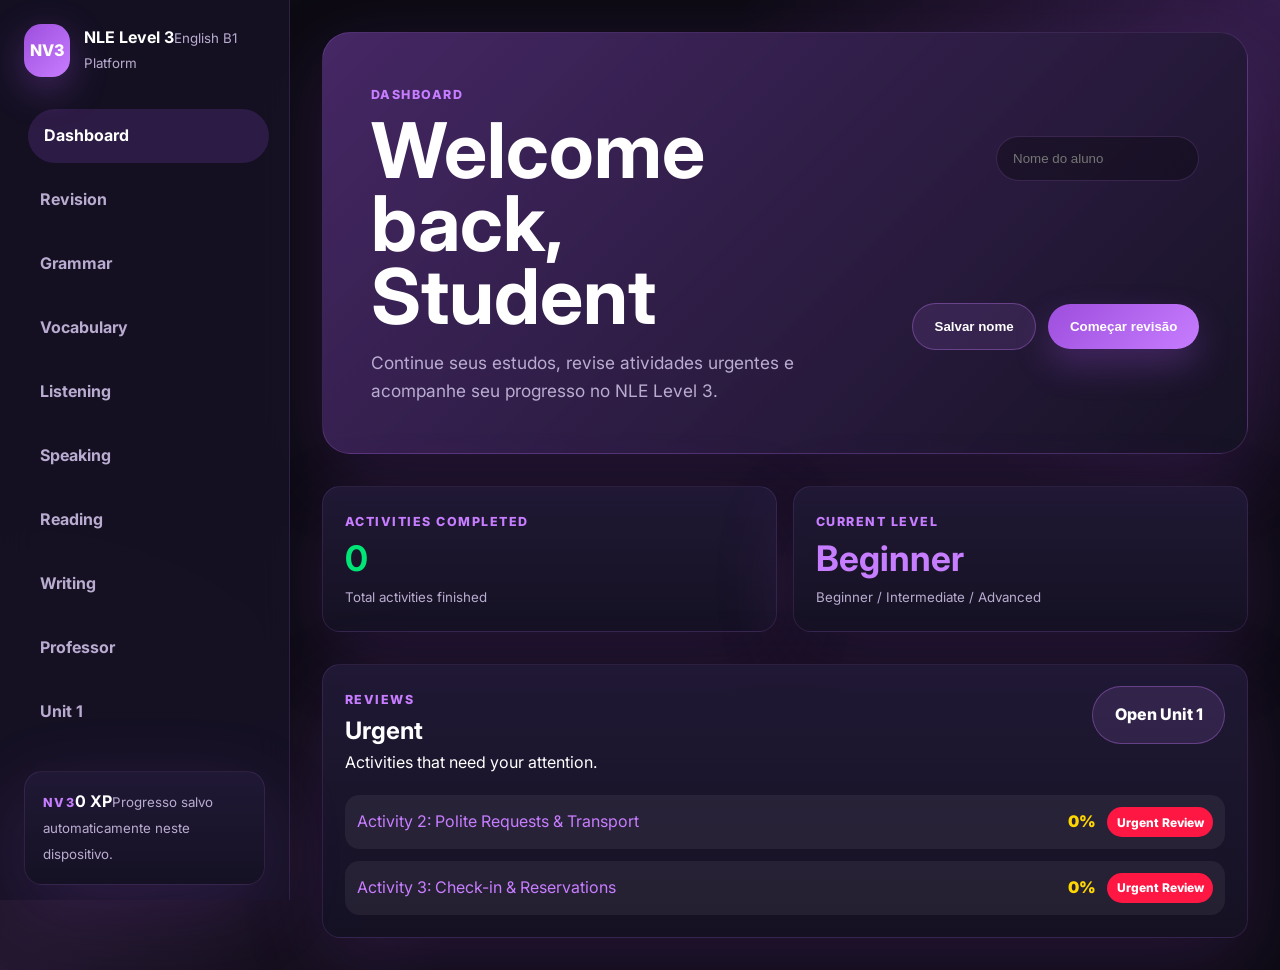
==== commit 362fd4c7: "Refactor dashboard and grammar hub" ====
--- a/index.html
+++ b/index.html
@@ -1,10 +1,10 @@
 <!DOCTYPE html>
-<html lang="en">
+<html lang="pt-BR">
 <head>
   <meta charset="UTF-8" />
   <meta name="viewport" content="width=device-width, initial-scale=1.0" />
-  <meta name="description" content="Unit 1 Hotel Communication with WH questions and hotel vocabulary." />
-  <title>NLE Level 3 | Unit 1: Hotel Communication</title>
+  <meta name="description" content="Dashboard do NLE Level 3 com progresso, revisões urgentes e atalhos de estudo." />
+  <title>NLE Level 3 | Dashboard</title>
   <link rel="preconnect" href="https://fonts.googleapis.com" />
   <link rel="preconnect" href="https://fonts.gstatic.com" crossorigin />
   <link href="https://fonts.googleapis.com/css2?family=Inter:wght@400;600;700;800&display=swap" rel="stylesheet" />
@@ -12,284 +12,62 @@
 </head>
 <body>
   <aside class="sidebar" aria-label="Menu principal">
-    <a class="brand" href="index.html">
-      <span class="brand__mark">NV3</span>
-      <span><strong>NLE Level 3</strong><small>English B1 Platform</small></span>
-    </a>
+    <a class="brand" href="index.html"><span class="brand__mark">NV3</span><span><strong>NLE Level 3</strong><small>English B1 Platform</small></span></a>
     <nav class="nav-list">
-      <a class="nav-link" href="index.html" data-page="dashboard">Dashboard</a>
-      <a class="nav-link" href="revision.html" data-page="revision">Revision</a>
-      <a class="nav-link active" href="unit1.html" data-page="unit1">Unit 1</a>
+      <a class="nav-link" href="index.html">Dashboard</a>
+      <a class="nav-link" href="revision.html">Revision</a>
+      <a class="nav-link" href="grammar.html">Grammar</a>
+      <a class="nav-link" href="vocabulary.html">Vocabulary</a>
+      <a class="nav-link" href="listening.html">Listening</a>
+      <a class="nav-link" href="speaking.html">Speaking</a>
+      <a class="nav-link" href="reading.html">Reading</a>
+      <a class="nav-link" href="writing.html">Writing</a>
+      <a class="nav-link" href="professor.html">Professor</a>
+      <a class="nav-link" href="unit1.html">Unit 1</a>
     </nav>
+    <div class="sidebar-card"><span class="eyebrow">NV3</span><strong id="currentXp">0 XP</strong><small>Progresso salvo automaticamente neste dispositivo.</small></div>
   </aside>
 
-  <main class="app-shell">
-    <header class="hero">
+  <main class="app-shell dashboard-container">
+    <header class="hero dashboard-hero">
       <div>
-        <span class="eyebrow">Unit 1: Hotel Communication</span>
-        <h1>WH-Questions for real hotel situations</h1>
-        <p>Practice What, Where, When, Why, Who, Which, How, How much, How many, How long and How far with hotel vocabulary.</p>
+        <span class="eyebrow">Dashboard</span>
+        <h1>Welcome back, <span id="studentName">Student</span></h1>
+        <p>Continue seus estudos, revise atividades urgentes e acompanhe seu progresso no NLE Level 3.</p>
       </div>
-      <a class="btn btn-secondary" href="index.html">Voltar ao Dashboard</a>
+      <div class="dashboard-actions">
+        <input id="studentNameInput" class="compact-input" type="text" placeholder="Nome do aluno" />
+        <button id="saveStudentNameBtn" class="btn btn-secondary" type="button">Salvar nome</button>
+        <button id="startPracticeBtn" class="btn btn-primary" type="button">Começar revisão</button>
+      </div>
     </header>
 
-    <section class="card unit-vocabulary">
-      <span class="eyebrow">Core vocabulary</span>
-      <h2>Hotel words</h2>
-      <p>
-        room <strong>/ruːm/</strong>, 
-        reservation <strong>/ˌrɛzərˈveɪʃən/</strong>, 
-        receptionist <strong>/rɪˈsɛpʃənɪst/</strong>, 
-        lobby <strong>/ˈlɒbi/</strong>, 
-        elevator <strong>/ˈɛlɪveɪtər/</strong>, 
-        key card <strong>/kiː kɑːrd/</strong>, 
-        breakfast <strong>/ˈbrɛkfəst/</strong>, 
-        gym <strong>/dʒɪm/</strong>, 
-        swimming pool <strong>/ˈswɪmɪŋ puːl/</strong>, 
-        restaurant <strong>/ˈrɛstərənt/</strong>, 
-        taxi <strong>/ˈtæksi/</strong>, 
-        bus <strong>/bʌs/</strong>, 
-        airport <strong>/ˈɛərpɔːrt/</strong>, 
-        luggage <strong>/ˈlʌɡɪdʒ/</strong>, 
-        passport <strong>/ˈpɑːspɔːrt/</strong>, 
-        ID <strong>/ˌaɪˈdiː/</strong>, 
-        phone number <strong>/foʊn ˈnʌmbər/</strong>, 
-        email address <strong>/ˈiːmeɪl əˈdrɛs/</strong>.
-      </p>
+    <section class="stats-grid dashboard-stats" aria-label="Métricas do aluno">
+      <article class="stat-card success">
+        <span class="eyebrow">Activities Completed</span>
+        <strong id="activitiesCompleted">0</strong>
+        <small>Total activities finished</small>
+      </article>
+      <article class="stat-card accent">
+        <span class="eyebrow">Current Level</span>
+        <strong id="currentLevel">Beginner</strong>
+        <small>Beginner / Intermediate / Advanced</small>
+      </article>
     </section>
 
-    <!-- ACTIVITY 1: Information & Doubts -->
-    <section class="activity-block card" id="activity1">
-      <span class="eyebrow">Section A — Information & Doubts</span>
-      <h2>Activity 1: Information & Doubts</h2>
-      <p class="activity-description">Complete the sentences with the correct WH-Question words</p>
-        
-      <div class="exercise exercise-1">
-        <p class="exercise-label"><strong>Exercise 1: Fill in the blanks</strong></p>
-        <div class="exercise-content">
-          <div class="question-set">
-            <div class="question">
-              <p><strong>_____ time is breakfast?</strong></p>
-              <div class="options">
-                <button class="option btn btn-secondary" data-answer="What">What</button>
-                <button class="option btn btn-secondary" data-answer="Where">Where</button>
-                <button class="option btn btn-secondary" data-answer="When">When</button>
-                <button class="option btn btn-secondary" data-answer="Why">Why</button>
-              </div>
-              <p class="hint"><small>Hint: Asking about time</small></p>
-            </div>
-            
-            <div class="question">
-              <p><strong>_____ is the gym?</strong></p>
-              <div class="options">
-                <button class="option btn btn-secondary" data-answer="Where">Where</button>
-                <button class="option btn btn-secondary" data-answer="What">What</button>
-                <button class="option btn btn-secondary" data-answer="When">When</button>
-                <button class="option btn btn-secondary" data-answer="How">How</button>
-              </div>
-              <p class="hint"><small>Hint: Asking about location</small></p>
-            </div>
-            
-            <div class="question">
-              <p><strong>_____ does the restaurant close?</strong></p>
-              <div class="options">
-                <button class="option btn btn-secondary" data-answer="When">When</button>
-                <button class="option btn btn-secondary" data-answer="Where">Where</button>
-                <button class="option btn btn-secondary" data-answer="What">What</button>
-                <button class="option btn btn-secondary" data-answer="How long">How long</button>
-              </div>
-              <p class="hint"><small>Hint: Asking about time/schedule</small></p>
-            </div>
-            
-            <div class="question">
-              <p><strong>_____ much is the room?</strong></p>
-              <div class="options">
-                <button class="option btn btn-secondary" data-answer="How">How</button>
-                <button class="option btn btn-secondary" data-answer="What">What</button>
-                <button class="option btn btn-secondary" data-answer="How many">How many</button>
-                <button class="option btn btn-secondary" data-answer="Which">Which</button>
-              </div>
-              <p class="hint"><small>Hint: Asking about price/amount</small></p>
-            </div>
-          </div>
+    <section class="card reviews-section">
+      <div class="section-heading">
+        <div>
+          <span class="eyebrow">Reviews</span>
+          <h2>Urgent</h2>
+          <p>Activities that need your attention.</p>
         </div>
+        <a class="btn btn-secondary" href="unit1.html">Open Unit 1</a>
       </div>
-
-      <hr />
-
-      <div class="exercise exercise-2">
-        <p class="exercise-label"><strong>Exercise 2: Listening & Matching</strong></p>
-        <div class="exercise-content">
-          <p class="exercise-intro">Listen to the questions and match them with the correct answers.</p>
-          <div class="match-section">
-            <div class="match-pair">
-              <span class="question-text">"What is your room number?"</span>
-              <select class="match-select">
-                <option value="">Select an answer...</option>
-                <option value="answer1">It's 305</option>
-                <option value="answer2">At 7:00 AM</option>
-                <option value="answer3">On the third floor</option>
-                <option value="answer4">$150 per night</option>
-              </select>
-            </div>
-            <div class="match-pair">
-              <span class="question-text">"When does breakfast start?"</span>
-              <select class="match-select">
-                <option value="">Select an answer...</option>
-                <option value="answer1">It's 305</option>
-                <option value="answer2">At 7:00 AM</option>
-                <option value="answer3">On the third floor</option>
-                <option value="answer4">$150 per night</option>
-              </select>
-            </div>
-            <div class="match-pair">
-              <span class="question-text">"Where is the swimming pool?"</span>
-              <select class="match-select">
-                <option value="">Select an answer...</option>
-                <option value="answer1">It's 305</option>
-                <option value="answer2">At 7:00 AM</option>
-                <option value="answer3">On the third floor</option>
-                <option value="answer4">$150 per night</option>
-              </select>
-            </div>
-          </div>
-        </div>
-      </div>
-
-      <div class="activity-footer" style="margin-top: 1rem;">
-        <button class="btn btn-primary" data-activity="1">Submit Activity 1</button>
-      </div>
-    </section>
-
-    <!-- ACTIVITY 2: Polite Requests & Transport -->
-    <section class="activity-block card" id="activity2">
-      <span class="eyebrow">Section B — Polite Requests & Transport</span>
-      <h2>Activity 2: Speaking and Requests</h2>
-      <p class="activity-description">Practice making polite requests and asking for transportation.</p>
-        
-      <div class="exercise exercise-1">
-        <p class="exercise-label"><strong>Exercise 1: Complete the Polite Requests</strong></p>
-        <div class="exercise-content">
-          <div class="request-set">
-            <div class="request-card">
-              <p><strong>How can I call a taxi?</strong></p>
-              <input type="text" class="response-input email-input" placeholder="Type your response...">
-              <p class="hint"><small>Vocabulary: phone, reception, number, dial</small></p>
-            </div>
-
-            <div class="request-card">
-              <p><strong>Can I have another towel?</strong></p>
-              <input type="text" class="response-input email-input" placeholder="Type your response...">
-              <p class="hint"><small>Vocabulary: towel, pillow, blanket, extra</small></p>
-            </div>
-
-            <div class="request-card">
-              <p><strong>Could you help me with my luggage?</strong></p>
-              <input type="text" class="response-input email-input" placeholder="Type your response...">
-              <p class="hint"><small>Vocabulary: luggage, bag, suitcase, bellhop</small></p>
-            </div>
-
-            <div class="request-card">
-              <p><strong>How far is the bus station?</strong></p>
-              <input type="text" class="response-input email-input" placeholder="Type your response...">
-              <p class="hint"><small>Vocabulary: bus, station, far, distance, minutes</small></p>
-            </div>
-          </div>
-        </div>
-      </div>
-
-      <hr />
-
-      <div class="exercise exercise-2">
-        <p class="exercise-label"><strong>Exercise 2: Transportation Scenarios</strong></p>
-        <div class="exercise-content">
-          <div class="scenario">
-            <h4>Scenario: You need to go to the airport</h4>
-            <p>What would you ask the receptionist?</p>
-            <textarea class="scenario-input email-input" placeholder="Write your response..." rows="4" style="width: 100%;"></textarea>
-            <p class="hint"><small>Use: "Could you...", "Can I...", "How long...", "How far..."</small></p>
-          </div>
-        </div>
-      </div>
-
-      <div class="activity-footer" style="margin-top: 1rem;">
-        <button class="btn btn-primary" data-activity="2">Submit Activity 2</button>
-      </div>
-    </section>
-
-    <!-- ACTIVITY 3: Check-in & Reservations -->
-    <section class="activity-block card" id="activity3">
-      <span class="eyebrow">Section C — Check-in & Reservations</span>
-      <h2>Activity 3: Interactive simulation</h2>
-      <p class="activity-description">Interactive simulation of hotel check-in and reservation scenarios.</p>
-        
-      <div class="exercise exercise-1">
-        <p class="exercise-label"><strong>Exercise 1: Fill in the Reservation Form</strong></p>
-        <div class="exercise-content">
-          <form class="reservation-form">
-            <div class="form-group">
-              <label for="fullName">Full Name:</label>
-              <input type="text" id="fullName" class="form-input email-input" placeholder="Your name">
-            </div>
-            <div class="form-group">
-              <label for="email">Email Address:</label>
-              <input type="email" id="email" class="form-input email-input" placeholder="your@email.com">
-            </div>
-            <div class="form-group">
-              <label for="phone">Phone Number:</label>
-              <input type="tel" id="phone" class="form-input email-input" placeholder="+55 (11) 99999-9999">
-            </div>
-            <div class="form-group">
-              <label for="id">ID Number (Passport/RG):</label>
-              <input type="text" id="id" class="form-input email-input" placeholder="Your ID">
-            </div>
-            <div class="form-group">
-              <label for="checkIn">Check-in Date:</label>
-              <input type="date" id="checkIn" class="form-input email-input">
-            </div>
-            <div class="form-group">
-              <label for="checkOut">Check-out Date:</label>
-              <input type="date" id="checkOut" class="form-input email-input">
-            </div>
-          </form>
-        </div>
-      </div>
-
-      <hr />
-
-      <div class="exercise exercise-2">
-        <p class="exercise-label"><strong>Exercise 2: Dialog Simulation</strong></p>
-        <div class="exercise-content">
-          <div class="dialog-simulation simulation-dialogue">
-            <div class="dialog-message guest">
-              <p><strong>Guest:</strong> "Good morning. I'd like to make a reservation."</p>
-            </div>
-            
-            <div class="dialog-message receptionist">
-              <p><strong>Receptionist:</strong> "Of course. May I have your ID, email address, and phone number, please?"</p>
-            </div>
-            <div class="dialog-response">
-              <input type="text" class="dialog-input email-input" placeholder="Provide your details (as the guest)...">
-            </div>
-
-            <div class="dialog-message receptionist" style="margin-top: 1rem;">
-              <p><strong>Receptionist:</strong> "Thank you. Here is your key card. Do you have any questions?"</p>
-            </div>
-            <div class="dialog-response">
-              <input type="text" class="dialog-input email-input" placeholder="Ask for the Wi-Fi password...">
-            </div>
-          </div>
-        </div>
-      </div>
-
-      <div class="activity-footer" style="margin-top: 1rem;">
-        <button class="btn btn-primary" id="completeUnit1Btn" data-activity="3" type="button">Finalizar Unit 1</button>
-        <p class="sentence-feedback" id="unit1Feedback"></p>
-      </div>
+      <div id="dashboardReviews" class="review-list" aria-live="polite"></div>
     </section>
   </main>
-
+  <script src="assets/js/storage.js"></script>
   <script src="assets/js/main.js"></script>
-  <script src="assets/js/unit1.js"></script>
 </body>
-</html>+</html>
--- a/assets/css/style.css
+++ b/assets/css/style.css
@@ -823,3 +823,225 @@
 .review-under-greeting {
   margin-top: 1rem;
 }
+
+.grammar-submenu {
+  display: grid;
+  gap: 0.45rem;
+  padding: 0.25rem 0 0.45rem 1rem;
+}
+
+.grammar-topic-btn {
+  display: block;
+  width: 100%;
+  padding: 0.65rem 0.8rem;
+  border: 1px solid rgba(199, 125, 255, 0.16);
+  border-radius: 0.9rem;
+  background: rgba(12, 10, 18, 0.38);
+  color: var(--color-muted);
+  font-size: 0.83rem;
+  font-weight: 800;
+  line-height: 1.25;
+  transition: 180ms ease;
+}
+
+.grammar-topic-btn:hover,
+.grammar-topic-btn:focus-visible {
+  background: rgba(157, 78, 221, 0.22);
+  color: var(--color-text);
+  transform: translateX(3px);
+}
+
+.grammar-nav-toggle::after {
+  content: '▾';
+  float: right;
+  transition: transform 180ms ease;
+}
+
+.grammar-nav-toggle[aria-expanded="false"]::after {
+  transform: rotate(-90deg);
+}
+
+.grammar-grid {
+  display: grid;
+  grid-template-columns: repeat(auto-fill, minmax(180px, 1fr));
+  gap: 0.9rem;
+  margin-top: 1.1rem;
+}
+
+.btn-block {
+  display: grid;
+  place-items: center;
+  min-height: 4rem;
+  border: 1px solid rgba(199, 125, 255, 0.22);
+  border-radius: 0.9rem;
+  background: rgba(12, 10, 18, 0.48);
+  color: var(--color-text);
+  cursor: pointer;
+  font-weight: 800;
+  text-align: center;
+  transition: 180ms ease;
+}
+
+.btn-block:hover,
+.btn-block:focus-visible {
+  background: linear-gradient(135deg, var(--color-accent), var(--color-accent-soft));
+  border-color: transparent;
+  transform: translateY(-2px);
+}
+
+.grammar-topic {
+  scroll-margin-top: 2rem;
+  margin-top: 1rem;
+}
+
+.grammar-topic h3 {
+  color: var(--color-accent-soft);
+  margin-bottom: 0.7rem;
+}
+
+.grammar-topic ul {
+  margin: 0.75rem 0 0 1.2rem;
+  color: var(--color-muted);
+}
+
+.grammar-topic code {
+  color: var(--color-warning);
+}
+
+.dashboard-container,
+.grammar-hub-section,
+.grammar-module-panel {
+  display: grid;
+  gap: 1rem;
+}
+
+.dashboard-hero {
+  align-items: stretch;
+}
+
+.dashboard-actions,
+.module-actions {
+  display: flex;
+  flex-wrap: wrap;
+  gap: 0.75rem;
+  align-items: center;
+  justify-content: flex-end;
+}
+
+.compact-input {
+  max-width: 220px;
+  border: 1px solid rgba(199, 125, 255, 0.18);
+  border-radius: 999px;
+  background: rgba(12, 10, 18, 0.42);
+  color: var(--color-text);
+  padding: 0.9rem 1rem;
+}
+
+.dashboard-stats {
+  grid-template-columns: repeat(2, minmax(0, 1fr));
+}
+
+.review-list {
+  display: grid;
+  gap: 0.7rem;
+}
+
+.review-score {
+  font-weight: 900;
+  color: var(--color-warning);
+}
+
+.grammar-block-grid {
+  display: grid;
+  grid-template-columns: repeat(auto-fit, minmax(220px, 1fr));
+  gap: 0.9rem;
+}
+
+.grammar-block {
+  min-height: 7rem;
+  padding: 1rem;
+  border: 1px solid rgba(199, 125, 255, 0.18);
+  border-radius: 1.1rem;
+  background: linear-gradient(180deg, rgba(33, 25, 54, 0.95), rgba(12, 10, 18, 0.65));
+  color: var(--color-text);
+  text-align: left;
+  cursor: pointer;
+  transition: 180ms ease;
+}
+
+.grammar-block:hover,
+.grammar-block:focus-visible {
+  border-color: var(--color-accent-soft);
+  transform: translateY(-3px);
+  box-shadow: 0 16px 38px rgba(157, 78, 221, 0.25);
+}
+
+.grammar-block span,
+.grammar-block small {
+  display: block;
+}
+
+.grammar-block span {
+  font-size: 1rem;
+  font-weight: 900;
+}
+
+.grammar-block small {
+  margin-top: 0.6rem;
+  color: var(--color-muted);
+}
+
+.grammar-module-panel code {
+  color: var(--color-warning);
+}
+
+.mini-activity-grid {
+  display: grid;
+  grid-template-columns: repeat(auto-fit, minmax(220px, 1fr));
+  gap: 0.85rem;
+}
+
+.practice-card,
+.phrase-practice {
+  padding: 1rem;
+  border-radius: 1rem;
+  background: rgba(12, 10, 18, 0.42);
+}
+
+.phrase-practice ol {
+  display: grid;
+  gap: 0.55rem;
+  margin: 0.75rem 0 1rem 1.3rem;
+}
+
+.listen-link {
+  border: 0;
+  background: transparent;
+  color: var(--color-accent-soft);
+  cursor: pointer;
+  font: inherit;
+  font-weight: 800;
+  text-align: left;
+}
+
+.feedback-line {
+  margin-top: 0.85rem;
+  color: var(--color-warning);
+  font-weight: 800;
+}
+
+@media (max-width: 720px) {
+  .dashboard-stats,
+  .dashboard-actions {
+    grid-template-columns: 1fr;
+  }
+
+  .dashboard-actions,
+  .module-actions {
+    justify-content: flex-start;
+  }
+
+  .compact-input {
+    max-width: 100%;
+  }
+}
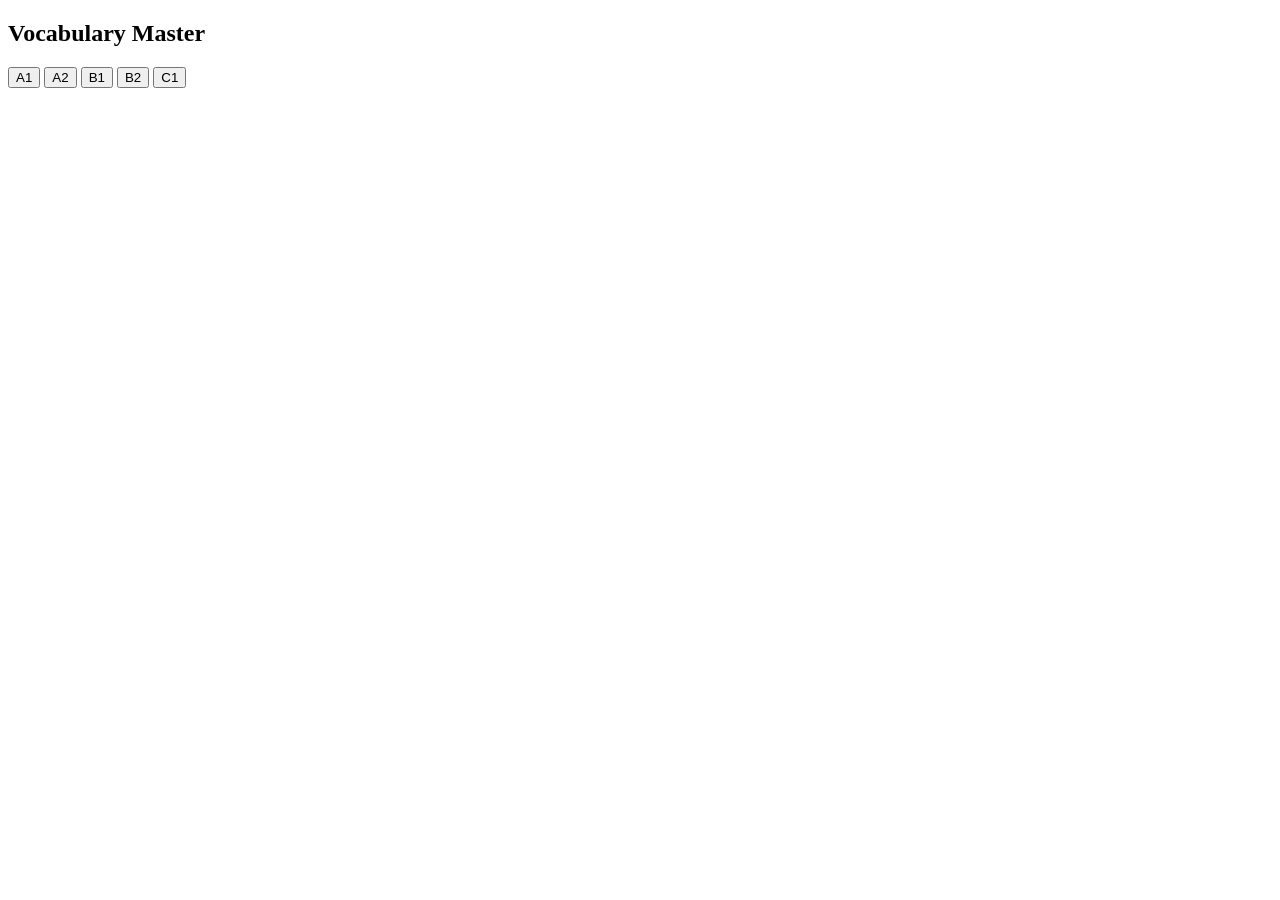
==== commit 004a51e4: "feat: Add enhanced vocabulary master with quiz mode and audio support - Improved vocabulary display " ====
--- a/index.html
+++ b/index.html
@@ -1,73 +1,37 @@
 <!DOCTYPE html>
 <html lang="pt-BR">
 <head>
-  <meta charset="UTF-8" />
-  <meta name="viewport" content="width=device-width, initial-scale=1.0" />
-  <meta name="description" content="Dashboard do NLE Level 3 com progresso, revisões urgentes e atalhos de estudo." />
-  <title>NLE Level 3 | Dashboard</title>
-  <link rel="preconnect" href="https://fonts.googleapis.com" />
-  <link rel="preconnect" href="https://fonts.gstatic.com" crossorigin />
-  <link href="https://fonts.googleapis.com/css2?family=Inter:wght@400;600;700;800&display=swap" rel="stylesheet" />
-  <link rel="stylesheet" href="assets/css/style.css" />
+    <meta charset="UTF-8">
+    <meta name="viewport" content="width=device-width, initial-scale=1.0">
+    <title>Vocabulary Master - NV3</title>
+    <link rel="stylesheet" href="styles.css">
 </head>
 <body>
-  <aside class="sidebar" aria-label="Menu principal">
-    <a class="brand" href="index.html"><span class="brand__mark">NV3</span><span><strong>NLE Level 3</strong><small>English B1 Platform</small></span></a>
-    <nav class="nav-list">
-      <a class="nav-link" href="index.html">Dashboard</a>
-      <a class="nav-link" href="revision.html">Revision</a>
-      <a class="nav-link" href="grammar.html">Grammar</a>
-      <a class="nav-link" href="vocabulary.html">Vocabulary</a>
-      <a class="nav-link" href="listening.html">Listening</a>
-      <a class="nav-link" href="speaking.html">Speaking</a>
-      <a class="nav-link" href="reading.html">Reading</a>
-      <a class="nav-link" href="writing.html">Writing</a>
-      <a class="nav-link" href="professor.html">Professor</a>
-      <a class="nav-link" href="unit1.html">Unit 1</a>
-    </nav>
-    <div class="sidebar-card"><span class="eyebrow">NV3</span><strong id="currentXp">0 XP</strong><small>Progresso salvo automaticamente neste dispositivo.</small></div>
-  </aside>
+    <section class="card vocabulary-hub">
+        <h2>Vocabulary Master</h2>
+        
+        <!-- Botões de Nível -->
+        <div class="vocab-controls" id="vocab-controls">
+            <button onclick="renderVocab('A1')">A1</button>
+            <button onclick="renderVocab('A2')">A2</button>
+            <button onclick="renderVocab('B1')">B1</button>
+            <button onclick="renderVocab('B2')">B2</button>
+            <button onclick="renderVocab('C1')">C1</button>
+        </div>
+        
+        <!-- Tela 1: Lista de Vocabulário -->
+        <div id="vocab-display" class="vocab-grid"></div>
+        <div id="vocab-footer" class="vocab-actions" style="display:none; margin-top: 20px;">
+            <button class="btn-quiz" onclick="startQuiz()">Iniciar Quiz (+XP)</button>
+            <button class="btn-teacher" onclick="window.open('https://wa.me/seu-numero')">Ask Teacher</button>
+        </div>
 
-  <main class="app-shell dashboard-container">
-    <header class="hero dashboard-hero">
-      <div>
-        <span class="eyebrow">Dashboard</span>
-        <h1>Welcome back, <span id="studentName">Student</span></h1>
-        <p>Continue seus estudos, revise atividades urgentes e acompanhe seu progresso no NLE Level 3.</p>
-      </div>
-      <div class="dashboard-actions">
-        <input id="studentNameInput" class="compact-input" type="text" placeholder="Nome do aluno" />
-        <button id="saveStudentNameBtn" class="btn btn-secondary" type="button">Salvar nome</button>
-        <button id="startPracticeBtn" class="btn btn-primary" type="button">Começar revisão</button>
-      </div>
-    </header>
-
-    <section class="stats-grid dashboard-stats" aria-label="Métricas do aluno">
-      <article class="stat-card success">
-        <span class="eyebrow">Activities Completed</span>
-        <strong id="activitiesCompleted">0</strong>
-        <small>Total activities finished</small>
-      </article>
-      <article class="stat-card accent">
-        <span class="eyebrow">Current Level</span>
-        <strong id="currentLevel">Beginner</strong>
-        <small>Beginner / Intermediate / Advanced</small>
-      </article>
+        <!-- Tela 2: O Quiz (Inicia escondido) -->
+        <div id="quiz-display" style="display: none;">
+            <!-- O JS vai injetar os cards do quiz aqui -->
+        </div>
     </section>
 
-    <section class="card reviews-section">
-      <div class="section-heading">
-        <div>
-          <span class="eyebrow">Reviews</span>
-          <h2>Urgent</h2>
-          <p>Activities that need your attention.</p>
-        </div>
-        <a class="btn btn-secondary" href="unit1.html">Open Unit 1</a>
-      </div>
-      <div id="dashboardReviews" class="review-list" aria-live="polite"></div>
-    </section>
-  </main>
-  <script src="assets/js/storage.js"></script>
-  <script src="assets/js/main.js"></script>
+    <script src="script.js"></script>
 </body>
 </html>
--- a/styles.css
+++ b/styles.css
@@ -0,0 +1,106 @@
+/* Estilos anteriores do Vocabulário (mantenha os que já tem) */
+.vocab-grid { 
+    display: grid; 
+    grid-template-columns: repeat(auto-fill, minmax(150px, 1fr)); 
+    gap: 10px; 
+    margin-top: 20px; 
+}
+
+.vocab-card { 
+    padding: 10px; 
+    background: #1a1a2e; 
+    border-radius: 8px; 
+    text-align: center; 
+}
+
+.vocab-card b { 
+    display: block; 
+    font-size: 1.1rem; 
+    color: #fff; 
+}
+
+.vocab-card small { 
+    color: #aaa; 
+}
+
+.speaker-icon { 
+    cursor: pointer; 
+    color: #c77dff; 
+    margin-left: 5px; 
+}
+
+.active-btn { 
+    background: #c77dff !important; 
+}
+
+/* NOVOS ESTILOS: Quiz de Múltipla Escolha */
+.quiz-header { 
+    display: flex; 
+    justify-content: space-between; 
+    align-items: center; 
+    margin-bottom: 20px; 
+}
+
+.btn-voltar { 
+    background: #333; 
+    color: white; 
+    padding: 8px 15px; 
+    border-radius: 5px; 
+    border: none; 
+    cursor: pointer; 
+}
+
+.btn-voltar:hover { 
+    background: #555; 
+}
+
+.quiz-card { 
+    background: rgba(33, 25, 54, 0.8); 
+    border: 1px solid rgba(199, 125, 255, 0.2); 
+    padding: 20px; 
+    border-radius: 10px; 
+    margin-bottom: 15px; 
+}
+
+.quiz-card h4 { 
+    margin-top: 0; 
+    color: #fff; 
+}
+
+.quiz-options { 
+    display: grid; 
+    gap: 10px; 
+    margin-top: 15px; 
+}
+
+.quiz-options button { 
+    background: #1a1a2e; 
+    border: 1px solid #4e44ce; 
+    color: #fff; 
+    padding: 10px; 
+    border-radius: 5px; 
+    cursor: pointer; 
+    transition: 0.2s; 
+    font-size: 1rem; 
+}
+
+.quiz-options button:hover:not(:disabled) { 
+    background: #4e44ce; 
+}
+
+.quiz-options button:disabled { 
+    cursor: not-allowed; 
+    opacity: 0.8; 
+}
+
+.quiz-options button.correct { 
+    background: #2ecc71 !important; 
+    border-color: #27ae60; 
+    color: #fff; 
+}
+
+.quiz-options button.wrong { 
+    background: #e74c3c !important; 
+    border-color: #c0392b; 
+    color: #fff; 
+}
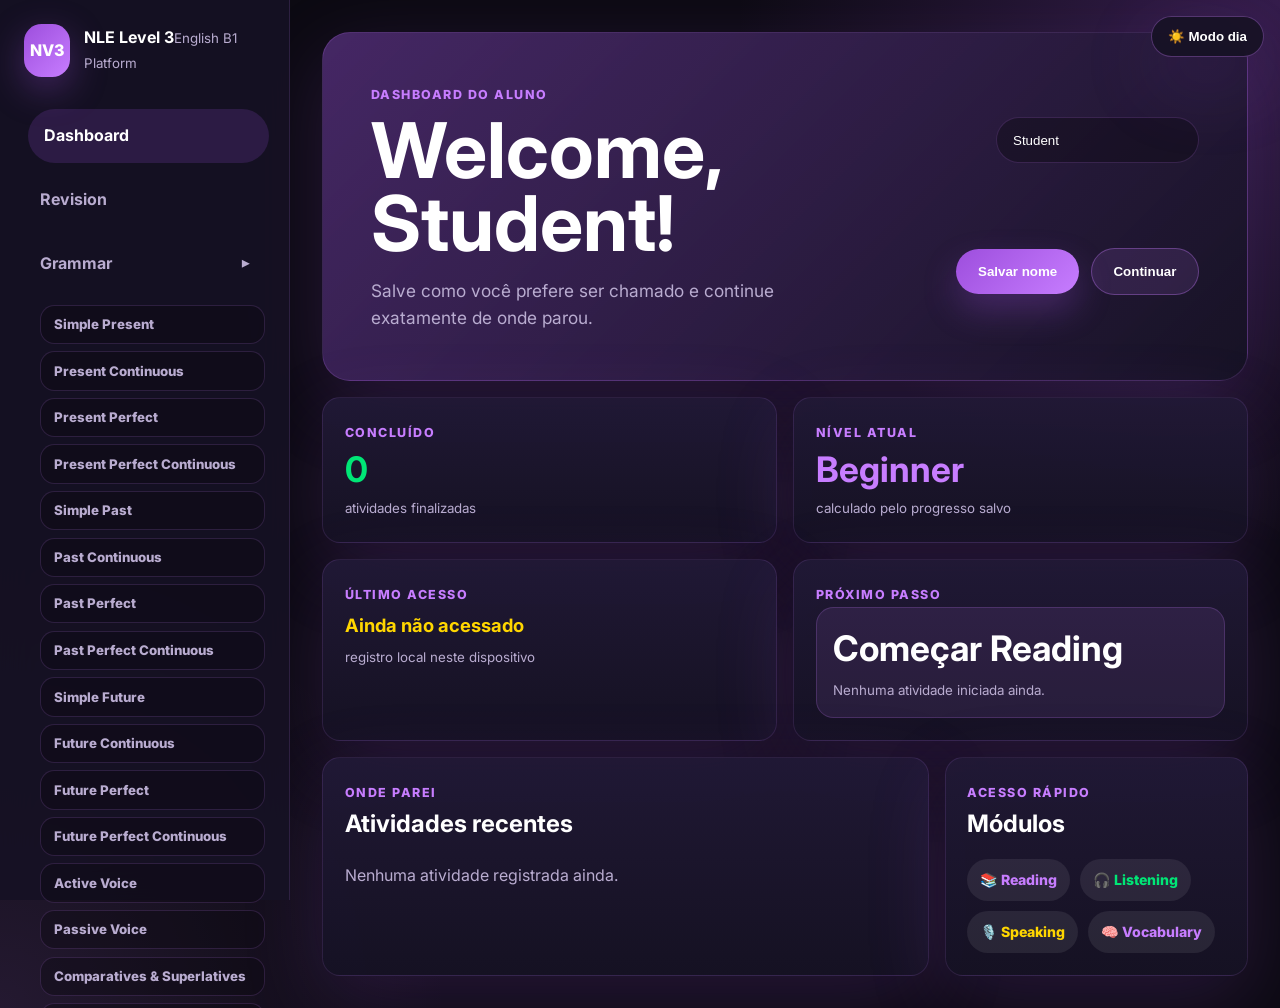
==== commit d4b0b254: "feat: improve dashboard progress and mobile UX" ====
--- a/index.html
+++ b/index.html
@@ -1,37 +1,95 @@
 <!DOCTYPE html>
 <html lang="pt-BR">
 <head>
-    <meta charset="UTF-8">
-    <meta name="viewport" content="width=device-width, initial-scale=1.0">
-    <title>Vocabulary Master - NV3</title>
-    <link rel="stylesheet" href="styles.css">
+  <meta charset="UTF-8" />
+  <meta name="viewport" content="width=device-width, initial-scale=1.0" />
+  <title>NLE Level 3 | Dashboard</title>
+  <link rel="preconnect" href="https://fonts.googleapis.com" />
+  <link rel="preconnect" href="https://fonts.gstatic.com" crossorigin />
+  <link href="https://fonts.googleapis.com/css2?family=Inter:wght@400;600;700;800&display=swap" rel="stylesheet" />
+  <link rel="stylesheet" href="assets/css/style.css" />
 </head>
 <body>
-    <section class="card vocabulary-hub">
-        <h2>Vocabulary Master</h2>
-        
-        <!-- Botões de Nível -->
-        <div class="vocab-controls" id="vocab-controls">
-            <button onclick="renderVocab('A1')">A1</button>
-            <button onclick="renderVocab('A2')">A2</button>
-            <button onclick="renderVocab('B1')">B1</button>
-            <button onclick="renderVocab('B2')">B2</button>
-            <button onclick="renderVocab('C1')">C1</button>
-        </div>
-        
-        <!-- Tela 1: Lista de Vocabulário -->
-        <div id="vocab-display" class="vocab-grid"></div>
-        <div id="vocab-footer" class="vocab-actions" style="display:none; margin-top: 20px;">
-            <button class="btn-quiz" onclick="startQuiz()">Iniciar Quiz (+XP)</button>
-            <button class="btn-teacher" onclick="window.open('https://wa.me/seu-numero')">Ask Teacher</button>
-        </div>
+  <aside class="sidebar" aria-label="Menu principal">
+    <a class="brand" href="index.html"><span class="brand__mark">NV3</span><span><strong>NLE Level 3</strong><small>English B1 Platform</small></span></a>
+    <nav class="nav-list">
+      <a class="nav-link" href="index.html">Dashboard</a>
+      <a class="nav-link" href="revision.html">Revision</a>
+      <a class="nav-link" href="grammar.html">Grammar</a>
+      <a class="nav-link" href="vocabulary.html">Vocabulary</a>
+      <a class="nav-link" href="listening.html">Listening</a>
+      <a class="nav-link" href="speaking.html">Speaking</a>
+      <a class="nav-link" href="reading.html">Reading</a>
+      <a class="nav-link" href="writing.html">Writing</a>
+      <a class="nav-link" href="professor.html">Professor</a>
+      <a class="nav-link" href="unit1.html">Unit 1</a>
+    </nav>
+    <div class="sidebar-card"><span class="eyebrow">NV3</span><strong>Modo estudo</strong><small>Aprenda, pratique e acompanhe seu progresso.</small></div>
+  </aside>
 
-        <!-- Tela 2: O Quiz (Inicia escondido) -->
-        <div id="quiz-display" style="display: none;">
-            <!-- O JS vai injetar os cards do quiz aqui -->
-        </div>
+  <main class="app-shell">
+    <header class="hero dashboard-hero">
+      <div>
+        <span class="eyebrow">Dashboard do aluno</span>
+        <h1>Welcome, <span id="studentName">Student</span>!</h1>
+        <p>Salve como você prefere ser chamado e continue exatamente de onde parou.</p>
+      </div>
+      <div class="dashboard-actions">
+        <input id="studentNameInput" class="compact-input" type="text" placeholder="Como quer ser chamado?" autocomplete="name" />
+        <button id="saveStudentNameBtn" class="btn btn-primary" type="button">Salvar nome</button>
+        <button id="startPracticeBtn" class="btn btn-secondary" type="button">Continuar</button>
+      </div>
+    </header>
+
+    <section class="stats-grid dashboard-stats" aria-label="Resumo do progresso">
+      <article class="stat-card success">
+        <span class="eyebrow">Concluído</span>
+        <strong id="activitiesCompleted">0</strong>
+        <small>atividades finalizadas</small>
+      </article>
+      <article class="stat-card accent">
+        <span class="eyebrow">Nível atual</span>
+        <strong id="currentLevel">Beginner</strong>
+        <small>calculado pelo progresso salvo</small>
+      </article>
+      <article class="stat-card warning">
+        <span class="eyebrow">Último acesso</span>
+        <strong id="lastAccess" style="font-size: 1.15rem; line-height: 1.25;">Ainda não acessado</strong>
+        <small>registro local neste dispositivo</small>
+      </article>
+      <article class="stat-card danger">
+        <span class="eyebrow">Próximo passo</span>
+        <a id="lastActivityLink" class="continue-card" href="reading.html"><strong>Começar Reading</strong><small>Nenhuma atividade iniciada ainda.</small></a>
+      </article>
     </section>
 
-    <script src="script.js"></script>
+    <section class="content-grid">
+      <article class="card">
+        <div class="section-heading">
+          <div>
+            <span class="eyebrow">Onde parei</span>
+            <h2>Atividades recentes</h2>
+          </div>
+        </div>
+        <div id="dashboardReviews" class="review-list">
+          <p class="empty-review">Nenhuma atividade registrada ainda.</p>
+        </div>
+      </article>
+
+      <aside class="card">
+        <span class="eyebrow">Acesso rápido</span>
+        <h2>Módulos</h2>
+        <div class="badge-list">
+          <a class="badge accent" href="reading.html">📚 Reading</a>
+          <a class="badge success" href="listening.html">🎧 Listening</a>
+          <a class="badge warning" href="speaking.html">🎙️ Speaking</a>
+          <a class="badge accent" href="vocabulary.html">🧠 Vocabulary</a>
+        </div>
+      </aside>
+    </section>
+  </main>
+
+  <script src="assets/js/storage.js"></script>
+  <script src="assets/js/main.js"></script>
 </body>
 </html>
--- a/assets/css/style.css
+++ b/assets/css/style.css
@@ -0,0 +1,1159 @@
+/* ==========================================================
+   NLE Level 3 (NV3) — Global Night Mode Theme
+   Palette: deep black, dark purple, vibrant purple/lilac,
+   success green, progress yellow and error red.
+   ========================================================== */
+:root {
+  --color-bg: #0c0a12;
+  --color-surface: #161224;
+  --color-surface-soft: #211936;
+  --color-accent: #9d4edd;
+  --color-accent-soft: #c77dff;
+  --color-text: #ffffff;
+  --color-muted: #b9acd0;
+  --color-success: #00e676;
+  --color-warning: #ffd600;
+  --color-danger: #ff1744;
+  --shadow-glow: 0 24px 80px rgba(157, 78, 221, 0.18);
+  --radius-lg: 28px;
+  --radius-md: 18px;
+  --sidebar-width: 290px;
+}
+
+* {
+  box-sizing: border-box;
+  margin: 0;
+  padding: 0;
+}
+
+body {
+  min-height: 100vh;
+  background:
+    radial-gradient(circle at top right, rgba(157, 78, 221, 0.28), transparent 34rem),
+    radial-gradient(circle at bottom left, rgba(199, 125, 255, 0.13), transparent 28rem),
+    var(--color-bg);
+  color: var(--color-text);
+  font-family: "Inter", system-ui, -apple-system, BlinkMacSystemFont, "Segoe UI", sans-serif;
+  line-height: 1.6;
+}
+
+a {
+  color: var(--color-accent-soft);
+  text-decoration: none;
+}
+
+a:hover,
+a:focus-visible {
+  color: var(--color-text);
+}
+
+.sidebar {
+  position: fixed;
+  inset: 0 auto 0 0;
+  width: var(--sidebar-width);
+  padding: 1.5rem;
+  background: rgba(22, 18, 36, 0.92);
+  border-right: 1px solid rgba(199, 125, 255, 0.14);
+  backdrop-filter: blur(18px);
+  display: flex;
+  flex-direction: column;
+  gap: 2rem;
+  z-index: 10;
+}
+
+.brand {
+  display: flex;
+  align-items: center;
+  gap: 0.9rem;
+  color: var(--color-text);
+}
+
+.brand__mark {
+  display: grid;
+  place-items: center;
+  width: 3.3rem;
+  height: 3.3rem;
+  border-radius: 1.1rem;
+  background: linear-gradient(135deg, var(--color-accent), var(--color-accent-soft));
+  color: var(--color-text);
+  font-weight: 800;
+  box-shadow: 0 12px 36px rgba(157, 78, 221, 0.34);
+}
+
+.brand small,
+.card small,
+.stat-card small,
+.sidebar-card small,
+.unit-item small {
+  color: var(--color-muted);
+}
+
+.nav-list {
+  display: grid;
+  gap: 0.6rem;
+}
+
+.nav-link {
+  padding: 0.9rem 1rem;
+  border-radius: 999px;
+  color: var(--color-muted);
+  font-weight: 700;
+  transition: 180ms ease;
+}
+
+.nav-link:hover,
+.nav-link.active {
+  background: rgba(157, 78, 221, 0.18);
+  color: var(--color-text);
+  transform: translateX(4px);
+}
+
+.sidebar-card,
+.card,
+.stat-card {
+  background: linear-gradient(180deg, rgba(33, 25, 54, 0.96), rgba(22, 18, 36, 0.96));
+  border: 1px solid rgba(199, 125, 255, 0.13);
+  border-radius: var(--radius-md);
+  box-shadow: var(--shadow-glow);
+}
+
+.sidebar-card {
+  margin-top: auto;
+  padding: 1.1rem;
+}
+
+.app-shell {
+  margin-left: var(--sidebar-width);
+  padding: 2rem;
+}
+
+.hero {
+  min-height: 300px;
+  border-radius: var(--radius-lg);
+  padding: clamp(1.5rem, 4vw, 3rem);
+  background:
+    linear-gradient(135deg, rgba(157, 78, 221, 0.35), rgba(22, 18, 36, 0.86)),
+    var(--color-surface);
+  border: 1px solid rgba(199, 125, 255, 0.18);
+  display: flex;
+  justify-content: space-between;
+  align-items: center;
+  gap: 1.5rem;
+  box-shadow: var(--shadow-glow);
+}
+
+.hero h1 {
+  max-width: 760px;
+  font-size: clamp(2.2rem, 6vw, 4.8rem);
+  line-height: 0.95;
+  margin: 0.5rem 0 1rem;
+}
+
+.hero p {
+  max-width: 650px;
+  color: var(--color-muted);
+  font-size: 1.08rem;
+}
+
+.eyebrow {
+  color: var(--color-accent-soft);
+  font-size: 0.78rem;
+  font-weight: 800;
+  letter-spacing: 0.12em;
+  text-transform: uppercase;
+}
+
+.btn {
+  border: 0;
+  border-radius: 999px;
+  padding: 0.95rem 1.35rem;
+  color: var(--color-text);
+  cursor: pointer;
+  font-weight: 800;
+}
+
+.btn-primary {
+  background: linear-gradient(135deg, var(--color-accent), var(--color-accent-soft));
+  box-shadow: 0 16px 34px rgba(157, 78, 221, 0.28);
+}
+
+.stats-grid,
+.content-grid {
+  display: grid;
+  gap: 1rem;
+  margin-top: 1rem;
+}
+
+.stats-grid {
+  grid-template-columns: repeat(4, minmax(0, 1fr));
+}
+
+.content-grid {
+  grid-template-columns: 2fr 1fr;
+}
+
+.stat-card,
+.card {
+  padding: 1.35rem;
+}
+
+.stat-card strong {
+  display: block;
+  font-size: 2.2rem;
+  line-height: 1;
+  margin: 0.45rem 0;
+}
+
+.success strong { color: var(--color-success); }
+.warning strong { color: var(--color-warning); }
+.danger strong { color: var(--color-danger); }
+.accent strong { color: var(--color-accent-soft); }
+
+.section-heading {
+  display: flex;
+  justify-content: space-between;
+  align-items: flex-start;
+  gap: 1rem;
+  margin-bottom: 1.2rem;
+}
+
+.unit-list {
+  display: grid;
+  gap: 1rem;
+}
+
+.unit-item {
+  display: grid;
+  grid-template-columns: minmax(0, 1fr) 220px;
+  gap: 1rem;
+  align-items: center;
+  padding: 1rem;
+  border-radius: 1rem;
+  background: rgba(12, 10, 18, 0.46);
+}
+
+.progress {
+  width: 100%;
+  height: 0.7rem;
+  overflow: hidden;
+  border-radius: 999px;
+  background: rgba(255, 255, 255, 0.08);
+}
+
+.progress span {
+  display: block;
+  height: 100%;
+  border-radius: inherit;
+  background: linear-gradient(90deg, var(--color-success), var(--color-warning), var(--color-accent-soft));
+}
+
+.badge-list {
+  display: flex;
+  flex-wrap: wrap;
+  gap: 0.65rem;
+  margin-top: 1rem;
+}
+
+.badge {
+  border-radius: 999px;
+  padding: 0.6rem 0.8rem;
+  background: rgba(255, 255, 255, 0.08);
+  font-size: 0.88rem;
+  font-weight: 800;
+}
+
+.badge.success { color: var(--color-success); }
+.badge.warning { color: var(--color-warning); }
+.badge.danger { color: var(--color-danger); }
+.badge.accent { color: var(--color-accent-soft); }
+
+@media (max-width: 980px) {
+  .sidebar {
+    position: sticky;
+    width: 100%;
+    min-height: auto;
+    inset: 0;
+  }
+
+  .nav-list {
+    grid-template-columns: repeat(4, minmax(0, 1fr));
+  }
+
+  .app-shell {
+    margin-left: 0;
+    padding: 1rem;
+  }
+
+  .hero,
+  .content-grid,
+  .unit-item {
+    grid-template-columns: 1fr;
+  }
+
+  .hero {
+    align-items: flex-start;
+    flex-direction: column;
+  }
+
+  .stats-grid {
+    grid-template-columns: repeat(2, minmax(0, 1fr));
+  }
+}
+
+@media (max-width: 620px) {
+  .nav-list,
+  .stats-grid {
+    grid-template-columns: 1fr;
+  }
+
+  .sidebar {
+    padding: 1rem;
+  }
+}
+
+.hero-actions {
+  display: flex;
+  flex-wrap: wrap;
+  gap: 0.8rem;
+}
+
+.btn-secondary {
+  display: inline-flex;
+  align-items: center;
+  justify-content: center;
+  background: rgba(199, 125, 255, 0.12);
+  border: 1px solid rgba(199, 125, 255, 0.34);
+}
+
+.tabs {
+  display: flex;
+  flex-wrap: wrap;
+  gap: 0.8rem;
+  margin-bottom: 1rem;
+}
+
+.tab-button {
+  border: 1px solid rgba(199, 125, 255, 0.2);
+  border-radius: 999px;
+  padding: 0.85rem 1rem;
+  background: rgba(22, 18, 36, 0.92);
+  color: var(--color-text);
+  cursor: pointer;
+  font-weight: 800;
+}
+
+.tab-button.active {
+  background: linear-gradient(135deg, var(--color-accent), var(--color-accent-soft));
+}
+
+.tab-button:disabled,
+.tab-button.locked {
+  color: rgba(255, 255, 255, 0.38);
+  cursor: not-allowed;
+  opacity: 0.55;
+}
+
+.alphabet-grid {
+  display: grid;
+  grid-template-columns: repeat(13, minmax(0, 1fr));
+  gap: 0.7rem;
+  margin-top: 1rem;
+}
+
+.letter-button {
+  border: 1px solid rgba(199, 125, 255, 0.22);
+  border-radius: 1rem;
+  min-height: 3.2rem;
+  background: rgba(12, 10, 18, 0.56);
+  color: var(--color-text);
+  cursor: pointer;
+  font-size: 1.1rem;
+  font-weight: 800;
+  transition: 180ms ease;
+}
+
+.letter-button:hover,
+.letter-button:focus-visible {
+  border-color: var(--color-accent-soft);
+  box-shadow: 0 0 0 4px rgba(157, 78, 221, 0.18);
+  transform: translateY(-2px);
+}
+
+.exercise-list {
+  display: grid;
+  gap: 0.85rem;
+  margin-top: 1rem;
+}
+
+.email-exercise {
+  display: grid;
+  grid-template-columns: auto minmax(220px, 1fr);
+  gap: 0.8rem;
+  align-items: center;
+  padding: 1rem;
+  border-radius: 1rem;
+  background: rgba(12, 10, 18, 0.46);
+  border: 1px solid rgba(199, 125, 255, 0.1);
+}
+
+.email-input {
+  width: 100%;
+  border: 2px solid rgba(255, 255, 255, 0.1);
+  border-radius: 0.9rem;
+  padding: 0.9rem 1rem;
+  background: rgba(255, 255, 255, 0.06);
+  color: var(--color-text);
+  font: inherit;
+  outline: none;
+}
+
+.email-input:focus {
+  border-color: var(--color-accent-soft);
+}
+
+.email-input.correct {
+  border-color: var(--color-success);
+}
+
+.email-input.incorrect {
+  border-color: var(--color-danger);
+}
+
+@media (max-width: 760px) {
+  .alphabet-grid {
+    grid-template-columns: repeat(4, minmax(0, 1fr));
+  }
+
+  .email-exercise {
+    grid-template-columns: 1fr;
+  }
+}
+
+.app-shell > .card {
+  margin-top: 1rem;
+}
+
+.number-grid {
+  display: grid;
+  grid-template-columns: repeat(5, minmax(0, 1fr));
+  gap: 0.7rem;
+  margin-top: 1rem;
+}
+
+.number-button {
+  border: 1px solid rgba(199, 125, 255, 0.22);
+  border-radius: 1rem;
+  min-height: 4.4rem;
+  background: rgba(12, 10, 18, 0.56);
+  color: var(--color-text);
+  cursor: pointer;
+  display: grid;
+  gap: 0.15rem;
+  place-items: center;
+  padding: 0.7rem;
+  transition: 180ms ease;
+}
+
+.number-button strong {
+  font-size: 1.15rem;
+}
+
+.number-button small {
+  color: var(--color-muted);
+  text-align: center;
+}
+
+.number-button:hover,
+.number-button:focus-visible {
+  border-color: var(--color-accent-soft);
+  box-shadow: 0 0 0 4px rgba(157, 78, 221, 0.18);
+  transform: translateY(-2px);
+}
+
+.tab-panel[hidden] {
+  display: none;
+}
+
+@media (max-width: 900px) {
+  .number-grid {
+    grid-template-columns: repeat(3, minmax(0, 1fr));
+  }
+}
+
+@media (max-width: 560px) {
+  .number-grid {
+    grid-template-columns: repeat(2, minmax(0, 1fr));
+  }
+}
+
+.answer-row {
+  display: grid;
+  grid-template-columns: minmax(220px, 1fr) auto;
+  gap: 0.7rem;
+  align-items: center;
+}
+
+.correct-answer-display {
+  display: none;
+  grid-column: 1 / -1;
+  color: var(--color-warning);
+  font-size: 0.9rem;
+  font-weight: 800;
+}
+
+.correct-answer-display.visible {
+  display: block;
+}
+
+@media (max-width: 640px) {
+  .answer-row {
+    grid-template-columns: 1fr;
+  }
+}
+
+.sentence-workspace {
+  min-height: 5.4rem;
+  margin: 1.2rem 0 0.6rem;
+  padding: 1.2rem;
+  border: 2px dashed var(--color-accent);
+  border-radius: var(--radius-md);
+  background: rgba(157, 78, 221, 0.08);
+  color: var(--color-text);
+  font-size: 1.25rem;
+  font-weight: 800;
+}
+
+.sentence-workspace.correct {
+  border-color: var(--color-success);
+}
+
+.sentence-workspace.incorrect {
+  border-color: var(--color-danger);
+}
+
+.sentence-placeholder {
+  color: var(--color-muted);
+  font-weight: 600;
+}
+
+.sentence-feedback {
+  min-height: 1.5rem;
+  font-weight: 800;
+}
+
+.sentence-feedback.success {
+  color: var(--color-success);
+}
+
+.sentence-feedback.danger {
+  color: var(--color-danger);
+}
+
+.word-category {
+  margin-top: 1.2rem;
+}
+
+.word-category h3 {
+  margin-bottom: 0.65rem;
+  color: var(--color-accent-soft);
+  font-size: 1rem;
+}
+
+.word-bank,
+.builder-actions {
+  display: flex;
+  flex-wrap: wrap;
+  gap: 0.7rem;
+}
+
+.word-button {
+  border: 1px solid rgba(199, 125, 255, 0.24);
+  border-radius: 999px;
+  padding: 0.75rem 1rem;
+  background: rgba(12, 10, 18, 0.56);
+  color: var(--color-text);
+  cursor: pointer;
+  font: inherit;
+  font-weight: 800;
+  transition: 180ms ease;
+}
+
+.word-button:hover,
+.word-button:focus-visible {
+  border-color: var(--color-accent-soft);
+  box-shadow: 0 0 0 4px rgba(157, 78, 221, 0.18);
+  transform: translateY(-2px);
+}
+
+.builder-actions {
+  margin-top: 1.4rem;
+}
+
+.speaking-card {
+  width: min(100%, 560px);
+  margin: 1rem auto 0;
+  padding: 2rem;
+  border: 1px solid rgba(199, 125, 255, 0.24);
+  border-radius: var(--radius-lg);
+  background: radial-gradient(circle at top, rgba(157, 78, 221, 0.18), rgba(12, 10, 18, 0.48));
+  text-align: center;
+  box-shadow: var(--shadow-glow);
+}
+
+.sound-button,
+.microphone-button {
+  border: 1px solid rgba(199, 125, 255, 0.32);
+  color: var(--color-text);
+  cursor: pointer;
+  transition: 180ms ease;
+}
+
+.sound-button {
+  width: 3.4rem;
+  height: 3.4rem;
+  border-radius: 999px;
+  background: rgba(199, 125, 255, 0.12);
+  font-size: 1.35rem;
+}
+
+.speaking-step {
+  margin-top: 1rem;
+  color: var(--color-accent-soft);
+  font-weight: 800;
+}
+
+.speaking-model {
+  margin: 0.45rem auto 1.4rem;
+  color: var(--color-muted);
+  font-size: 1.05rem;
+}
+
+.microphone-button {
+  display: inline-grid;
+  place-items: center;
+  width: 8.5rem;
+  height: 8.5rem;
+  border-radius: 50%;
+  background: linear-gradient(135deg, rgba(157, 78, 221, 0.9), rgba(199, 125, 255, 0.85));
+  font-size: 4.2rem;
+  box-shadow: 0 0 0 12px rgba(157, 78, 221, 0.12), 0 24px 70px rgba(157, 78, 221, 0.34);
+}
+
+.microphone-button.listening {
+  border-color: var(--color-success);
+  box-shadow: 0 0 0 14px rgba(0, 230, 118, 0.14), 0 24px 70px rgba(0, 230, 118, 0.18);
+}
+
+.sound-button:hover,
+.sound-button:focus-visible,
+.microphone-button:hover,
+.microphone-button:focus-visible {
+  transform: translateY(-2px);
+  border-color: var(--color-accent-soft);
+}
+
+.microphone-label {
+  margin-top: 0.9rem;
+  color: var(--color-text);
+  font-weight: 800;
+}
+
+.speaking-feedback {
+  margin-top: 1.4rem;
+  padding: 1rem;
+  border-radius: var(--radius-md);
+  background: rgba(255, 255, 255, 0.06);
+}
+
+.speaking-feedback strong {
+  display: block;
+  margin-bottom: 0.8rem;
+  color: var(--color-success);
+  font-size: 1.4rem;
+}
+
+.spoken-words {
+  display: flex;
+  flex-wrap: wrap;
+  justify-content: center;
+  gap: 0.45rem;
+  margin-bottom: 1rem;
+}
+
+.spoken-word {
+  border-radius: 999px;
+  padding: 0.4rem 0.7rem;
+  background: rgba(255, 255, 255, 0.08);
+  font-weight: 800;
+}
+
+.spoken-word.correct {
+  color: var(--color-success);
+}
+
+.spoken-word.incorrect {
+  color: var(--color-danger);
+}
+
+.activity-section {
+  display: grid;
+  gap: 1rem;
+}
+
+.activity-section[hidden] {
+  display: none;
+}
+
+.target-sentence {
+  margin: 0.8rem 0 1rem;
+  color: var(--color-text);
+  font-size: clamp(1.5rem, 3vw, 2.35rem);
+  font-weight: 800;
+}
+
+.drop-zone {
+  display: flex;
+  flex-wrap: wrap;
+  gap: 0.55rem;
+  align-items: center;
+}
+
+.puzzle-word-bank {
+  margin-top: 1rem;
+}
+
+.drop-token {
+  border-radius: 999px;
+  padding: 0.55rem 0.85rem;
+  background: rgba(199, 125, 255, 0.16);
+  color: var(--color-text);
+  font-weight: 800;
+}
+
+.puzzle-word-bank .word-button.used {
+  opacity: 0.45;
+  pointer-events: none;
+}
+
+.hero-actions--stacked {
+  align-items: stretch;
+  flex-direction: column;
+}
+
+.reviews-unit {
+  grid-template-columns: 1fr;
+  border: 1px solid rgba(255, 214, 0, 0.24);
+}
+
+.unit-item[href] {
+  color: var(--color-text);
+}
+
+.review-list {
+  display: grid;
+  gap: 0.65rem;
+  margin-top: 0.9rem;
+}
+
+.review-item {
+  display: grid;
+  grid-template-columns: minmax(0, 1fr) auto auto;
+  gap: 0.7rem;
+  align-items: center;
+  padding: 0.75rem;
+  border-radius: 0.9rem;
+  background: rgba(255, 255, 255, 0.06);
+}
+
+.status-tag {
+  border-radius: 999px;
+  padding: 0.35rem 0.6rem;
+  font-size: 0.75rem;
+  font-style: normal;
+  font-weight: 800;
+}
+
+.status-tag.warning { color: #0c0a12; background: var(--color-warning); }
+.status-tag.danger { color: var(--color-text); background: var(--color-danger); }
+.empty-review { color: var(--color-muted); }
+
+.microphone-button.listening {
+  background: linear-gradient(135deg, var(--color-danger), #ff6b8a);
+  border-color: var(--color-danger);
+  animation: microphone-pulse 900ms ease-in-out infinite alternate;
+}
+
+@keyframes microphone-pulse {
+  from { transform: scale(1); box-shadow: 0 0 0 10px rgba(255, 23, 68, 0.16); }
+  to { transform: scale(1.05); box-shadow: 0 0 0 22px rgba(255, 23, 68, 0.04); }
+}
+
+.word-error-analysis,
+.pronunciation-tips {
+  display: grid;
+  gap: 0.45rem;
+  margin: 0.9rem 0;
+  padding: 0.85rem;
+  border-radius: 1rem;
+  background: rgba(12, 10, 18, 0.42);
+  text-align: left;
+}
+
+.word-error-analysis h3,
+.pronunciation-tips h3 { color: var(--color-accent-soft); }
+.word-error-analysis p { color: var(--color-warning); }
+.pronunciation-tips p { color: var(--color-muted); }
+
+.activity-block,
+.unit-vocabulary { margin-top: 1rem; }
+.activity-prompts,
+.simulation-dialogue {
+  display: grid;
+  gap: 0.65rem;
+  margin: 1rem 0;
+  padding-left: 1.2rem;
+}
+
+.simulation-dialogue {
+  padding: 1rem;
+  border-radius: 1rem;
+  background: rgba(157, 78, 221, 0.1);
+}
+
+.review-under-greeting {
+  margin-top: 1rem;
+}
+
+.grammar-submenu {
+  display: grid;
+  gap: 0.45rem;
+  padding: 0.25rem 0 0.45rem 1rem;
+}
+
+.grammar-topic-btn {
+  display: block;
+  width: 100%;
+  padding: 0.65rem 0.8rem;
+  border: 1px solid rgba(199, 125, 255, 0.16);
+  border-radius: 0.9rem;
+  background: rgba(12, 10, 18, 0.38);
+  color: var(--color-muted);
+  font-size: 0.83rem;
+  font-weight: 800;
+  line-height: 1.25;
+  transition: 180ms ease;
+}
+
+.grammar-topic-btn:hover,
+.grammar-topic-btn:focus-visible {
+  background: rgba(157, 78, 221, 0.22);
+  color: var(--color-text);
+  transform: translateX(3px);
+}
+
+.grammar-nav-toggle::after {
+  content: '▾';
+  float: right;
+  transition: transform 180ms ease;
+}
+
+.grammar-nav-toggle[aria-expanded="false"]::after {
+  transform: rotate(-90deg);
+}
+
+.grammar-grid {
+  display: grid;
+  grid-template-columns: repeat(auto-fill, minmax(180px, 1fr));
+  gap: 0.9rem;
+  margin-top: 1.1rem;
+}
+
+.btn-block {
+  display: grid;
+  place-items: center;
+  min-height: 4rem;
+  border: 1px solid rgba(199, 125, 255, 0.22);
+  border-radius: 0.9rem;
+  background: rgba(12, 10, 18, 0.48);
+  color: var(--color-text);
+  cursor: pointer;
+  font-weight: 800;
+  text-align: center;
+  transition: 180ms ease;
+}
+
+.btn-block:hover,
+.btn-block:focus-visible {
+  background: linear-gradient(135deg, var(--color-accent), var(--color-accent-soft));
+  border-color: transparent;
+  transform: translateY(-2px);
+}
+
+/* Hide all grammar topics by default */
+.grammar-topic {
+  display: none;
+  scroll-margin-top: 2rem;
+  margin-top: 1rem;
+}
+
+/* Show only when explicitly activated */
+.grammar-topic.active {
+  display: block;
+}
+
+.grammar-topic h3 {
+  color: var(--color-accent-soft);
+  margin-bottom: 0.7rem;
+}
+
+.grammar-topic ul {
+  margin: 0.75rem 0 0 1.2rem;
+  color: var(--color-muted);
+}
+
+.grammar-topic code {
+  color: var(--color-warning);
+}
+
+.dashboard-container,
+.grammar-hub-section,
+.grammar-module-panel {
+  display: grid;
+  gap: 1rem;
+}
+
+/* Ensure the module panel has minimum height */
+.grammar-module-panel {
+  min-height: 400px;
+}
+
+.dashboard-hero {
+  align-items: stretch;
+}
+
+.dashboard-actions,
+.module-actions {
+  display: flex;
+  flex-wrap: wrap;
+  gap: 0.75rem;
+  align-items: center;
+  justify-content: flex-end;
+}
+
+.compact-input {
+  max-width: 220px;
+  border: 1px solid rgba(199, 125, 255, 0.18);
+  border-radius: 999px;
+  background: rgba(12, 10, 18, 0.42);
+  color: var(--color-text);
+  padding: 0.9rem 1rem;
+}
+
+.dashboard-stats {
+  grid-template-columns: repeat(2, minmax(0, 1fr));
+}
+
+.review-list {
+  display: grid;
+  gap: 0.7rem;
+}
+
+.review-score {
+  font-weight: 900;
+  color: var(--color-warning);
+}
+
+.grammar-block-grid {
+  display: grid;
+  grid-template-columns: repeat(auto-fit, minmax(220px, 1fr));
+  gap: 0.9rem;
+}
+
+.grammar-block {
+  min-height: 7rem;
+  padding: 1rem;
+  border: 1px solid rgba(199, 125, 255, 0.18);
+  border-radius: 1.1rem;
+  background: linear-gradient(180deg, rgba(33, 25, 54, 0.95), rgba(12, 10, 18, 0.65));
+  color: var(--color-text);
+  text-align: left;
+  cursor: pointer;
+  transition: 180ms ease;
+}
+
+.grammar-block:hover,
+.grammar-block:focus-visible {
+  border-color: var(--color-accent-soft);
+  transform: translateY(-3px);
+  box-shadow: 0 16px 38px rgba(157, 78, 221, 0.25);
+}
+
+.grammar-block span,
+.grammar-block small {
+  display: block;
+}
+
+.grammar-block span {
+  font-size: 1rem;
+  font-weight: 900;
+}
+
+.grammar-block small {
+  margin-top: 0.6rem;
+  color: var(--color-muted);
+}
+
+.grammar-module-panel code {
+  color: var(--color-warning);
+}
+
+.mini-activity-grid {
+  display: grid;
+  grid-template-columns: repeat(auto-fit, minmax(220px, 1fr));
+  gap: 0.85rem;
+  margin: 0.9rem 0;
+}
+
+.mini-activity-card {
+  min-height: 5.2rem;
+  padding: 0.85rem;
+  border: 1px solid rgba(199, 125, 255, 0.14);
+  border-radius: 0.9rem;
+  background: rgba(12, 10, 18, 0.38);
+  text-align: left;
+  cursor: pointer;
+  transition: 180ms ease;
+}
+
+.mini-activity-card:hover,
+.mini-activity-card:focus-visible {
+  background: rgba(157, 78, 221, 0.16);
+  border-color: var(--color-accent-soft);
+  transform: translateY(-2px);
+}
+
+.mini-activity-card span {
+  display: block;
+  font-size: 0.9rem;
+  font-weight: 800;
+  color: var(--color-text);
+}
+
+.mini-activity-card small {
+  display: block;
+  margin-top: 0.4rem;
+  color: var(--color-muted);
+  font-size: 0.78rem;
+}
+
+/* Light theme + mobile accessibility layer */
+body[data-theme="light"] {
+  --color-bg: #f7f3ff;
+  --color-surface: #ffffff;
+  --color-surface-soft: #efe6ff;
+  --color-accent: #6d28d9;
+  --color-accent-soft: #7c3aed;
+  --color-text: #171225;
+  --color-muted: #4b3f63;
+  --shadow-glow: 0 18px 48px rgba(109, 40, 217, 0.14);
+  background:
+    radial-gradient(circle at top right, rgba(124, 58, 237, 0.15), transparent 34rem),
+    #f7f3ff;
+}
+
+body[data-theme="light"] .sidebar,
+body[data-theme="light"] .sidebar-card,
+body[data-theme="light"] .card,
+body[data-theme="light"] .stat-card,
+body[data-theme="light"] .hero,
+body[data-theme="light"] .unit-item,
+body[data-theme="light"] .grammar-block {
+  background: linear-gradient(180deg, rgba(255, 255, 255, 0.96), rgba(239, 230, 255, 0.92));
+  border-color: rgba(109, 40, 217, 0.18);
+}
+
+body[data-theme="light"] a { color: #5b21b6; }
+body[data-theme="light"] a:hover,
+body[data-theme="light"] a:focus-visible { color: #2e1065; }
+body[data-theme="light"] .nav-link:hover,
+body[data-theme="light"] .nav-link.active { background: rgba(109, 40, 217, 0.12); color: #2e1065; }
+body[data-theme="light"] .compact-input { background: #ffffff; color: #171225; }
+
+.theme-toggle-btn,
+.mobile-menu-toggle {
+  position: fixed;
+  top: 1rem;
+  z-index: 1200;
+  border: 1px solid rgba(199, 125, 255, 0.34);
+  border-radius: 999px;
+  background: rgba(22, 18, 36, 0.88);
+  color: var(--color-text);
+  box-shadow: var(--shadow-glow);
+  cursor: pointer;
+  font-weight: 900;
+  padding: 0.75rem 1rem;
+  backdrop-filter: blur(16px);
+}
+
+.theme-toggle-btn { right: 1rem; }
+.mobile-menu-toggle { left: 1rem; display: none; }
+
+.mobile-menu-backdrop {
+  display: none;
+  position: fixed;
+  inset: 0;
+  z-index: 998;
+  border: 0;
+  background: rgba(0, 0, 0, 0.52);
+}
+
+.mobile-menu-backdrop.active { display: block; }
+
+[data-xp] { display: none !important; }
+
+.continue-card {
+  display: grid;
+  gap: 0.4rem;
+  padding: 1rem;
+  border-radius: 1.1rem;
+  background: rgba(199, 125, 255, 0.1);
+  border: 1px solid rgba(199, 125, 255, 0.2);
+}
+
+.continue-card strong { color: var(--color-text); }
+.continue-card small { color: var(--color-muted); }
+
+@media (max-width: 768px) {
+  body { padding-top: 4.4rem; }
+
+  .mobile-menu-toggle { display: inline-flex; align-items: center; gap: 0.35rem; }
+
+  .theme-toggle-btn { top: 1rem; right: 0.75rem; padding: 0.7rem 0.85rem; }
+
+  .sidebar {
+    position: fixed;
+    inset: 0 auto 0 0;
+    width: min(86vw, 320px);
+    min-height: 100vh;
+    overflow-y: auto;
+    transform: translateX(-105%);
+    transition: transform 0.28s ease;
+    z-index: 1100;
+  }
+
+  .sidebar.mobile-open { transform: translateX(0); }
+
+  .nav-list { grid-template-columns: 1fr; }
+
+  .app-shell { margin-left: 0; padding: 1rem; }
+
+  .content-grid,
+  .stats-grid,
+  .dashboard-stats { grid-template-columns: 1fr; }
+
+  .hero { min-height: auto; padding: 1.25rem; }
+
+  .dashboard-actions { justify-content: flex-start; }
+
+  .compact-input { max-width: 100%; width: 100%; }
+}
